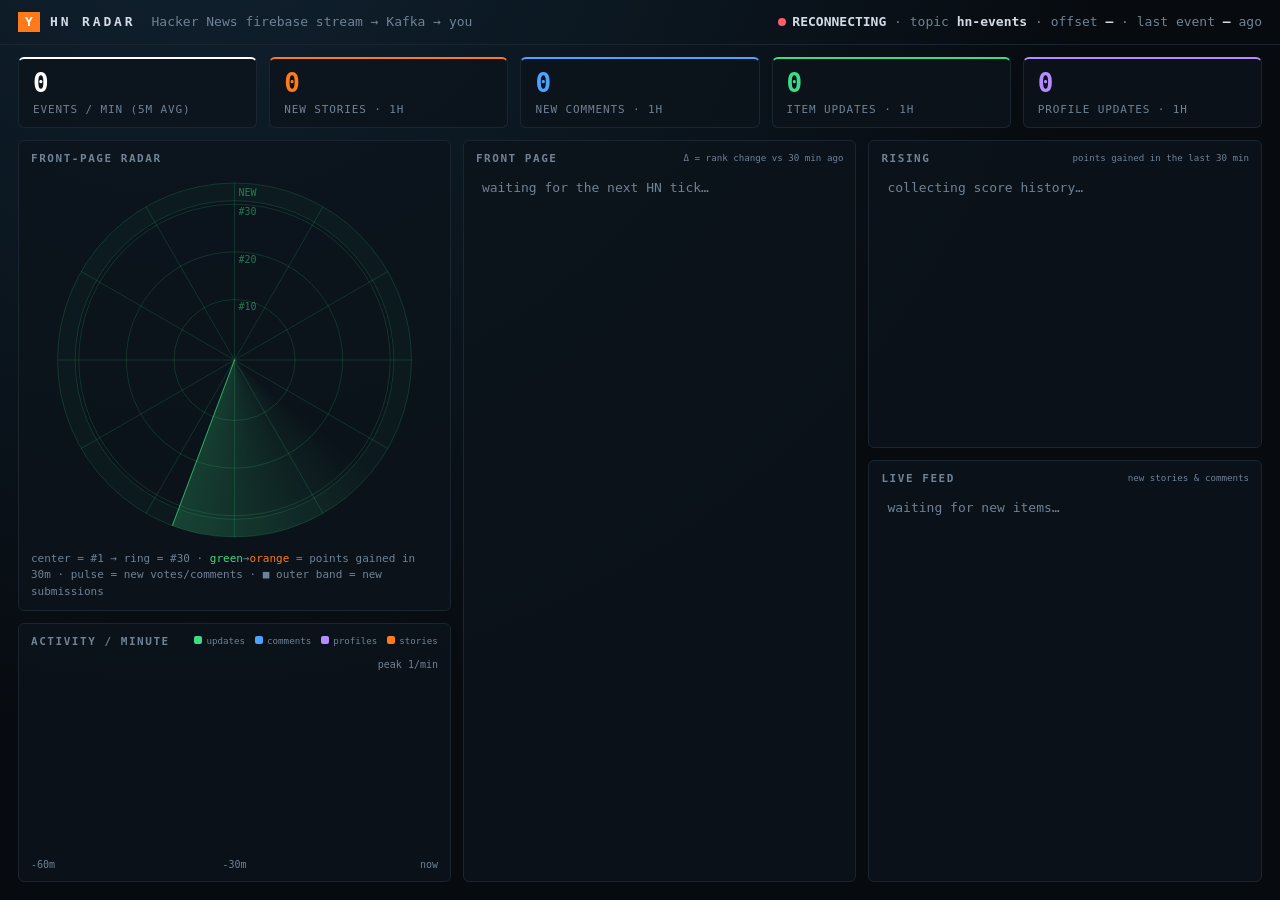
==== index.html @ 84a1cc4f "HN Radar: real-time Hacker News dashboard over Kafka - producer.py: follows the HN Firebase SSE stre" ====
<!doctype html>
<html lang="en">
<head>
<meta charset="utf-8">
<meta name="viewport" content="width=device-width, initial-scale=1">
<title>HN Radar</title>
<style>
  :root {
    --bg: #070b10; --panel: #0c131bcc; --line: #1a2531; --text: #d3dce6; --dim: #6f8296;
    --story: #ff7a1a; --comment: #4da3ff; --update: #3ddc84; --profile: #b48cff; --down: #ff5c6c;
  }
  * { box-sizing: border-box; }
  html, body { height: 100%; margin: 0; }
  body {
    display: flex; flex-direction: column; color: var(--text);
    background: radial-gradient(ellipse at 15% -20%, #102331, var(--bg) 60%) fixed;
    font: 13px/1.5 ui-monospace, SFMono-Regular, Menlo, Consolas, monospace;
  }
  a { color: inherit; text-decoration: none; }
  a:hover { color: #fff; text-decoration: underline; }
  .dim { color: var(--dim); }
  em { font-style: normal; color: var(--story); }

  header { display: flex; align-items: center; gap: 16px; padding: 12px 18px; border-bottom: 1px solid var(--line); }
  .logo { font-weight: 700; letter-spacing: .22em; }
  .logo b { display: inline-block; width: 22px; margin-right: 10px; background: var(--story); color: #fff; text-align: center; letter-spacing: 0; }
  #status { margin-left: auto; color: var(--dim); }
  #status i { display: inline-block; width: 8px; height: 8px; margin-right: 6px; border-radius: 50%; background: var(--down); }
  #status.live i { background: var(--update); box-shadow: 0 0 10px var(--update); animation: pulse 2s infinite; }
  #status b { color: var(--text); font-weight: 600; }
  @keyframes pulse { 50% { opacity: .3; } }

  .kpis { display: grid; grid-template-columns: repeat(5, 1fr); gap: 12px; padding: 12px 18px 0; }
  .kpi { padding: 8px 14px; background: var(--panel); border: 1px solid var(--line); border-top: 2px solid var(--c); border-radius: 6px; }
  .kpi b { display: block; font-size: 26px; line-height: 1.25; color: var(--c); font-variant-numeric: tabular-nums; }
  .kpi span { color: var(--dim); font-size: 11px; letter-spacing: .08em; text-transform: uppercase; }

  main { flex: 1; min-height: 0; display: grid; grid-template-columns: 1.1fr 1fr 1fr; gap: 12px; padding: 12px 18px 18px; }
  .col { display: flex; flex-direction: column; gap: 12px; min-height: 0; }
  .panel { flex: 1; min-height: 0; display: flex; flex-direction: column; padding: 10px 12px; background: var(--panel); border: 1px solid var(--line); border-radius: 6px; }
  h2 { display: flex; gap: 10px; margin: 0 0 8px; color: var(--dim); font-size: 11px; font-weight: 600; letter-spacing: .14em; text-transform: uppercase; }
  h2 small { margin-left: auto; font-weight: 400; letter-spacing: 0; text-transform: none; }
  .canvas { position: relative; flex: 1; min-height: 0; }
  canvas { position: absolute; inset: 0; width: 100%; height: 100%; }
  .caption { margin: 6px 0 0; font-size: 11px; }
  .legend i { font-style: normal; }
  .legend i::before { content: ""; display: inline-block; width: 8px; height: 8px; margin: 0 4px 0 10px; border-radius: 2px; background: var(--c); }
  #tip { position: absolute; z-index: 1; max-width: 300px; padding: 6px 9px; pointer-events: none; background: #081018f2; border: 1px solid #2a3a4a; border-radius: 4px; }

  ol, ul { flex: 1; min-height: 0; margin: 0; padding: 0; overflow-y: auto; list-style: none; }
  li { display: grid; align-items: baseline; gap: 10px; padding: 3px 6px; border-radius: 4px; white-space: nowrap; }
  li:hover { background: #ffffff0a; }
  li > a { overflow: hidden; text-overflow: ellipsis; }
  li i { font-style: normal; font-size: 11px; }
  .num { text-align: right; font-variant-numeric: tabular-nums; }
  .head { font-size: 10px; letter-spacing: .1em; text-transform: uppercase; }
  .head:hover { background: none; }

  #front li { grid-template-columns: 2ch 5ch minmax(0, 1fr) 10ch 5ch; }
  #front li > :first-child { text-align: right; }
  .up { color: var(--update); } .down { color: var(--down); } .new { color: var(--story); }
  .flash .pts { animation: flash 2.5s ease-out; }
  @keyframes flash { from { color: #fff; background: #ff7a1a88; } }

  #rising li { grid-template-columns: 5ch minmax(0, 1fr) auto; background: linear-gradient(90deg, #ff7a1a24 var(--w), transparent var(--w)); margin-bottom: 2px; }
  #rising b { color: var(--story); text-align: right; }

  #feed li { grid-template-columns: 8ch 8ch minmax(0, 1fr); }
  #feed .tag { padding: 0 4px; font-size: 10px; line-height: 16px; text-align: center; text-transform: uppercase; border: 1px solid; border-radius: 3px; color: var(--comment); }
  #feed .story .tag { color: var(--story); }
  #feed .story b { color: #fff; }
  .fresh { animation: fresh 3s ease-out; }
  @keyframes fresh { from { background: #4da3ff40; } }

  @media (max-width: 1100px) {
    html, body { height: auto; }
    .kpis { grid-template-columns: repeat(auto-fit, minmax(160px, 1fr)); }
    main { grid-template-columns: 1fr; }
    main > * { height: 760px; flex: none; }
  }
</style>
</head>
<body>
<header>
  <div class="logo"><b>Y</b>HN RADAR</div>
  <span class="dim">Hacker News firebase stream → Kafka → you</span>
  <div id="status"><i></i><b id="state">CONNECTING</b> · <span id="meta"></span></div>
</header>

<section class="kpis">
  <div class="kpi" style="--c: #fff"><b id="k-rate">–</b><span>events / min (5m avg)</span></div>
  <div class="kpi" style="--c: var(--story)"><b id="k-story">–</b><span>new stories · 1h</span></div>
  <div class="kpi" style="--c: var(--comment)"><b id="k-comment">–</b><span>new comments · 1h</span></div>
  <div class="kpi" style="--c: var(--update)"><b id="k-update">–</b><span>item updates · 1h</span></div>
  <div class="kpi" style="--c: var(--profile)"><b id="k-profile">–</b><span>profile updates · 1h</span></div>
</section>

<main>
  <div class="col">
    <section class="panel" style="flex: 1.9">
      <h2>Front-page radar</h2>
      <div class="canvas"><canvas id="radar" aria-label="Radar of the 30 front-page stories"></canvas><div id="tip" hidden></div></div>
      <p class="caption dim">center = #1 → ring = #30 · <span style="color:#3ddc84">green</span>→<em>orange</em> = points gained in 30m · pulse = new votes/comments · ■ outer band = new submissions</p>
    </section>
    <section class="panel">
      <h2>Activity / minute
        <small class="legend"><i style="--c: var(--update)">updates</i><i style="--c: var(--comment)">comments</i><i style="--c: var(--profile)">profiles</i><i style="--c: var(--story)">stories</i></small>
      </h2>
      <div class="canvas"><canvas id="chart" aria-label="Events per minute, last hour"></canvas></div>
    </section>
  </div>
  <section class="panel">
    <h2>Front page <small class="dim">Δ = rank change vs 30 min ago</small></h2>
    <ol id="front"></ol>
  </section>
  <div class="col">
    <section class="panel">
      <h2>Rising <small class="dim">points gained in the last 30 min</small></h2>
      <ol id="rising"></ol>
    </section>
    <section class="panel" style="flex: 1.4">
      <h2>Live feed <small class="dim">new stories &amp; comments</small></h2>
      <ul id="feed"></ul>
    </section>
  </div>
</main>

<script type="module">
const $ = s => document.querySelector(s);
const TAU = Math.PI * 2, HOUR = 3600e3, RISE = 30 * 60e3, CONTACT = 10 * 60e3;
const COLOR = {update: '#3ddc84', comment: '#4da3ff', profile: '#b48cff', story: '#ff7a1a'};
const esc = s => String(s ?? '').replace(/[&<>"']/g, c => `&#${c.charCodeAt(0)};`);
const itemUrl = id => `https://news.ycombinator.com/item?id=${id}`;
const domain = u => { try { return new URL(u).hostname.replace(/^www\./, ''); } catch { return ''; } };
const clock = t => new Date(t).toLocaleTimeString([], {hour12: false});
const ago = ms => ms < 60e3 ? `${Math.max(0, Math.round(ms / 1e3))}s` : ms < HOUR ? `${Math.round(ms / 60e3)}m` : `${Math.round(ms / HOUR)}h`;
const plain = h => new DOMParser().parseFromString((h || '').replace(/<p>/g, ' '), 'text/html').body.textContent;
const bearing = id => (Math.imul(id, 2654435761) >>> 0) / 2 ** 32 * TAU;  // stable pseudo-random angle per story
const jitter = id => (Math.imul(id, 40503) >>> 0) % 997 / 997;
const ringR = i => 0.1 + 0.78 * i / 29;  // front-page rank (0..29) -> radius as a fraction of R

// ---- state, rebuilt from the Kafka topic (the server replays the last hour on connect) ----
let events = [];                                     // [ts, 'story' | 'comment' | 'update' | 'profile']
const stories = new Map();                           // id -> {item, hist: [[ts, score, comments]], changed}
let front = [], frontIds = new Set(), frontHist = []; // current top 30 + earlier snapshots for rank movement
let feed = [], contacts = [], pings = [], heat = new Map();
let offset = '–', lastTs = 0;

function track(it, t) {
  let s = stories.get(it.id);
  if (!s) stories.set(it.id, s = {hist: []});
  const prev = s.item;
  s.item = it;
  s.hist.push([t, it.score || 0, it.descendants || 0]);
  if (prev && (prev.score !== it.score || prev.descendants !== it.descendants)) {
    s.changed = t;
    if (Date.now() - t < 60e3 && frontIds.has(it.id))  // live change on the front page -> radar pulse
      pings.push({id: it.id, t0: performance.now() + Math.random() * 2500});
  }
}

function ingest(ev) {
  const {ts: t, kind, item: it} = ev;
  lastTs = Math.max(lastTs, t);
  if (kind === 'top') {
    front = ev.items;
    frontIds = new Set(front.map(s => s.id));
    front.forEach(s => track(s, t));
    frontHist.push({t, ranks: new Map(front.map((s, i) => [s.id, i]))});
    return;
  }
  events.push([t, kind === 'new' ? (it.type === 'comment' ? 'comment' : 'story') : kind]);
  if (!it || it.dead || it.deleted) return;
  if (it.type === 'story') track(it, t);
  if (kind === 'new') {
    feed.unshift({t, it});
    if (feed.length > 200) feed.pop();
    if (it.type === 'story') contacts.push({t, it});
  }
}

const es = new EventSource('events');  // the SSE id is the Kafka offset, so reconnects resume exactly
const live = ok => { $('#status').className = ok ? 'live' : ''; $('#state').textContent = ok ? 'LIVE' : 'RECONNECTING'; };
es.onopen = () => live(true);
es.onerror = () => live(false);
es.onmessage = e => { offset = e.lastEventId; ingest(JSON.parse(e.data)); };

// ---- panels, re-rendered once a second (DOM only touched when the markup changed) ----
const shown = {};
const html = (sel, s) => { if (shown[sel] !== s) $(sel).innerHTML = shown[sel] = s; };
const link = (id, body, title) => `<a href="${itemUrl(id)}" target="_blank" rel="noopener" title="${esc(title)}">${body}</a>`;

function render() {
  const now = Date.now();
  events = events.filter(e => e[0] > now - HOUR);
  contacts = contacts.filter(c => c.t > now - CONTACT);
  while (frontHist.length > 1 && frontHist[1].t <= now - RISE) frontHist.shift();
  for (const [id, s] of stories) {
    s.hist = s.hist.filter(h => h[0] > now - HOUR);
    if (!s.hist.length) stories.delete(id);
  }

  const n = {story: 0, comment: 0, update: 0, profile: 0};
  let last5 = 0;
  for (const [t, type] of events) { n[type]++; if (t > now - 5 * 60e3) last5++; }
  for (const k in n) $('#k-' + k).textContent = n[k].toLocaleString();
  $('#k-rate').textContent = Math.round(last5 / 5).toLocaleString();
  $('#meta').innerHTML = `topic <b>hn-events</b> · offset <b>${offset}</b> · last event <b>${lastTs ? ago(now - lastTs) : '–'}</b> ago`;

  // heat = points gained since ~30 min ago (or since first seen, for younger stories)
  const rising = [];
  heat = new Map();
  for (const s of stories.values()) {
    const h = s.hist, last = h[h.length - 1];
    let base = h[0];
    for (const x of h) { if (x[0] > now - RISE) break; base = x; }
    const pts = last[1] - base[1];
    heat.set(s.item.id, pts);
    if (pts > 0) rising.push({s: s.item, pts, cmts: last[2] - base[2]});
  }
  rising.sort((a, b) => b.pts - a.pts);

  const was = frontHist[0]?.ranks;
  html('#front', front.length ? '<li class="head dim"><span>#</span><span>Δ</span><span>story</span><span class="num">points</span><span class="num">cmts</span></li>' + front.map((f, i) => {
    const s = stories.get(f.id)?.item || f, r = was?.get(s.id), g = heat.get(s.id) || 0;
    const mv = r === undefined ? '<i class="new">new</i>' : r > i ? `<i class="up">▲${r - i}</i>` : r < i ? `<i class="down">▼${i - r}</i>` : '<i class="dim">·</i>';
    return `<li${stories.get(s.id)?.changed > now - 3000 ? ' class="flash"' : ''}><span class="dim">${i + 1}</span>${mv}`
      + link(s.id, `${esc(s.title)} <small class="dim">${esc(domain(s.url))}</small>`, s.title)
      + `<span class="num pts">${s.score}${g > 0 ? ` <em>+${g}</em>` : ''}</span><span class="num dim">${s.descendants ?? 0}</span></li>`;
  }).join('') : '<li class="dim">waiting for the next HN tick…</li>');

  const rs = rising.slice(0, 15), max = rs[0]?.pts || 1;
  html('#rising', rs.map(r => `<li style="--w: ${(r.pts / max * 100).toFixed(1)}%"><b>+${r.pts}</b>${link(r.s.id, esc(r.s.title), r.s.title)}`
    + `<span class="dim">${r.s.score} pts · +${r.cmts} cmts</span></li>`).join('') || '<li class="dim">collecting score history…</li>');

  html('#feed', feed.map(e => {
    const it = e.it, c = it.type === 'comment';
    const body = c ? `<b>${esc(it.by)}</b> ${esc(e.snip ??= plain(it.text).slice(0, 240))}` : `<b>${esc(it.title)}</b> <small class="dim">${esc(domain(it.url))}</small>`;
    return `<li class="${c ? 'comment' : 'story'}${now - e.t < 4000 ? ' fresh' : ''}"><time class="dim">${clock(e.t)}</time><i class="tag">${esc(it.type)}</i>${link(it.id, body, c ? e.snip : it.title)}</li>`;
  }).join('') || '<li class="dim">waiting for new items…</li>');

  drawChart(now);
}
setInterval(render, 1000);

function fit(canvas) {  // match the backing store to the CSS size (crisp on retina)
  const dpr = devicePixelRatio || 1, W = canvas.clientWidth, H = canvas.clientHeight;
  if (canvas.width !== Math.round(W * dpr) || canvas.height !== Math.round(H * dpr)) {
    canvas.width = Math.round(W * dpr);
    canvas.height = Math.round(H * dpr);
  }
  const ctx = canvas.getContext('2d');
  ctx.setTransform(dpr, 0, 0, dpr, 0, 0);
  ctx.clearRect(0, 0, W, H);
  Object.assign(ctx, {font: '10px ui-monospace, Menlo, monospace', textAlign: 'left', textBaseline: 'alphabetic', lineWidth: 1});
  return {ctx, W, H};
}

function drawChart(now) {  // stacked events per minute over the last hour
  const {ctx, W, H} = fit($('#chart'));
  const N = 60, B = 60e3, end = Math.ceil(now / B) * B, bottom = H - 16, kinds = Object.keys(COLOR);
  const bins = Array.from({length: N}, () => ({update: 0, comment: 0, profile: 0, story: 0}));
  for (const [t, type] of events) {
    const i = N - 1 - Math.floor((end - t - 1) / B);
    if (i >= 0 && i < N) bins[i][type]++;
  }
  const max = Math.max(1, ...bins.map(b => kinds.reduce((sum, k) => sum + b[k], 0)));
  bins.forEach((b, i) => {
    let y = bottom;
    for (const k of kinds) {
      const h = b[k] / max * (bottom - 14);
      ctx.fillStyle = COLOR[k];
      ctx.fillRect(i * W / N + 1, y - h, Math.max(1, W / N - 2), h);
      y -= h;
    }
  });
  ctx.fillStyle = '#6f8296';
  ctx.fillText('-60m', 0, H - 3);
  ctx.textAlign = 'center';
  ctx.fillText('-30m', W / 2, H - 3);
  ctx.textAlign = 'right';
  ctx.fillText('now', W, H - 3);
  ctx.fillText(`peak ${max}/min`, W, 9);
}

// ---- radar: 60fps canvas animation ----
const radar = $('#radar'), tip = $('#tip'), blips = new Map();
let hits = [], hover = null;

function drawRadar(t) {
  const {ctx, W, H} = fit(radar), now = Date.now();
  const cx = W / 2, cy = H / 2, R = Math.min(W, H) / 2 - 8, sweep = t / 6000 % 1 * TAU;
  const at = (a, r) => [cx + Math.cos(a) * r * R, cy + Math.sin(a) * r * R];
  const green = a => `rgba(61,220,132,${a})`;

  ctx.fillStyle = green(.035);  // outer band: new submissions
  ctx.beginPath(); ctx.arc(cx, cy, R, 0, TAU); ctx.arc(cx, cy, 0.9 * R, 0, TAU, true); ctx.fill();
  ctx.strokeStyle = green(.16);
  ctx.beginPath();
  for (const r of [ringR(9), ringR(19), ringR(29), 0.9, 1]) { ctx.moveTo(cx + r * R, cy); ctx.arc(cx, cy, r * R, 0, TAU); }
  for (let a = 0; a < TAU - 1e-9; a += TAU / 12) { ctx.moveTo(cx, cy); ctx.lineTo(...at(a, 1)); }
  ctx.stroke();
  ctx.fillStyle = green(.5);
  [['#10', ringR(9)], ['#20', ringR(19)], ['#30', ringR(29)], ['NEW', .95]].forEach(([s, r]) => ctx.fillText(s, cx + 4, cy - r * R + (r > .9 ? 4 : 11)));

  const g = ctx.createConicGradient(sweep, cx, cy);  // beam with a fading trail behind it
  g.addColorStop(0, green(0));
  g.addColorStop(0.8, green(0));
  g.addColorStop(1, green(.22));
  ctx.fillStyle = g;
  ctx.beginPath(); ctx.arc(cx, cy, R, 0, TAU); ctx.fill();
  ctx.strokeStyle = green(.75);
  ctx.beginPath(); ctx.moveTo(cx, cy); ctx.lineTo(...at(sweep, 1)); ctx.stroke();

  const glow = a => 0.3 + 0.7 * (1 - ((sweep - a) % TAU + TAU) % TAU / TAU);  // phosphor fades after the beam passes
  hits = [];
  ctx.textBaseline = 'middle';
  for (const c of contacts) {
    const a = bearing(c.it.id), [x, y] = at(a, 0.92 + 0.06 * jitter(c.it.id));
    ctx.fillStyle = `rgba(255,122,26,${glow(a) * (1 - (now - c.t) / CONTACT)})`;
    ctx.fillRect(x - 2.5, y - 2.5, 5, 5);
    hits.push({x, y, size: 3, s: c.it});
  }
  for (const id of blips.keys()) if (!frontIds.has(id)) blips.delete(id);
  front.forEach((f, i) => {
    const s = stories.get(f.id)?.item || f;
    let b = blips.get(s.id);
    if (!b) blips.set(s.id, b = {r: 1});  // newcomers glide in from the edge
    b.r += (ringR(i) - b.r) * 0.05;
    const a = bearing(s.id), [x, y] = at(a, b.r), k = glow(a), size = 2.5 + Math.sqrt(s.score || 1) / 4;
    ctx.shadowColor = ctx.fillStyle = `hsla(${140 - 116 * Math.min(1, (heat.get(s.id) || 0) / 50)},100%,58%,${k})`;
    ctx.shadowBlur = 14 * k;
    ctx.beginPath(); ctx.arc(x, y, size, 0, TAU); ctx.fill();
    ctx.shadowBlur = 0;
    if (i < 10) { ctx.fillStyle = `rgba(211,220,230,${k})`; ctx.fillText(i + 1, x + size + 4, y); }
    hits.push({x, y, size, s, rank: i + 1});
  });
  pings = pings.filter(p => t - p.t0 < 1800);
  for (const p of pings) {
    const age = (t - p.t0) / 1800, h = hits.find(h => h.s.id === p.id);
    if (age < 0 || !h) continue;
    ctx.strokeStyle = `rgba(255,200,140,${1 - age})`;
    ctx.lineWidth = 1.5;
    ctx.beginPath(); ctx.arc(h.x, h.y, h.size + age * 26, 0, TAU); ctx.stroke();
    ctx.lineWidth = 1;
  }
  requestAnimationFrame(drawRadar);
}
requestAnimationFrame(drawRadar);

radar.onmousemove = e => {
  const box = radar.getBoundingClientRect(), mx = e.clientX - box.left, my = e.clientY - box.top;
  hover = null;
  for (const h of hits) if (Math.hypot(h.x - mx, h.y - my) < h.size + 6) hover = h;
  radar.style.cursor = hover ? 'pointer' : '';
  tip.hidden = !hover;
  if (!hover) return;
  const s = hover.s, g = heat.get(s.id) || 0;
  tip.innerHTML = `<b>${hover.rank ? '#' + hover.rank : 'new submission'}</b> · ${s.score ?? 1} pts · ${s.descendants ?? 0} cmts`
    + `${g > 0 ? ` · <em>+${g} in 30m</em>` : ''}<br>${esc(s.title)} <span class="dim">${esc(domain(s.url))}</span>`;
  tip.style.left = Math.max(0, Math.min(mx + 14, box.width - tip.offsetWidth)) + 'px';
  tip.style.top = Math.min(my + 14, box.height - tip.offsetHeight) + 'px';
};
radar.onmouseleave = () => { tip.hidden = true; hover = null; };
radar.onclick = () => hover && window.open(itemUrl(hover.s.id), '_blank', 'noopener');
</script>
</body>
</html>
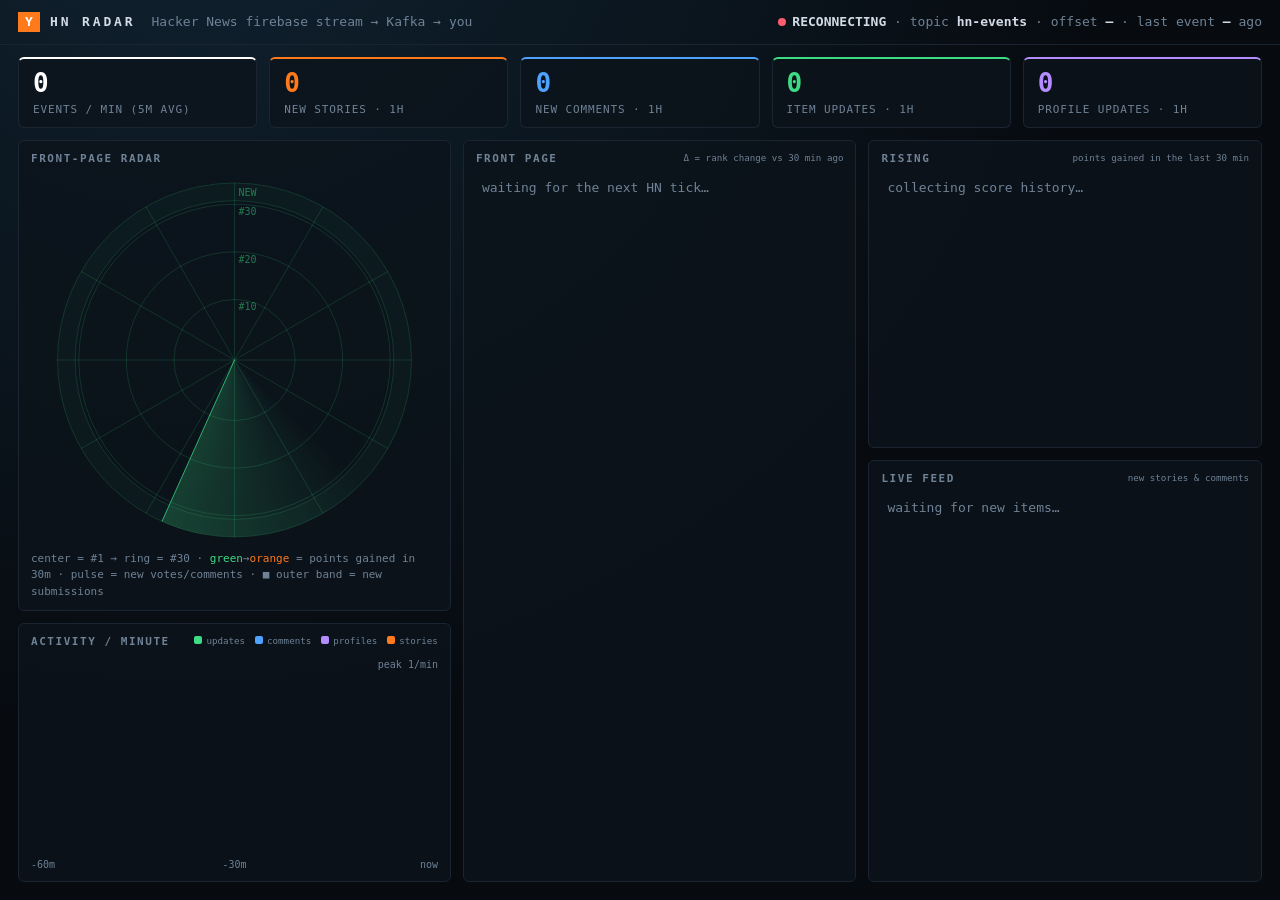
==== commit 626f05df: "Add Avro schema and Confluent Schema Registry - hn_event.avsc: HnEvent record (kind enum, ts timesta" ====
--- a/index.html
+++ b/index.html
@@ -160,7 +160,7 @@
 }
 
 function ingest(ev) {
-  const {ts: t, kind, item: it} = ev;
+  const {ts: t, item: it} = ev, kind = ev.kind.toLowerCase();  // Avro enum: NEW | UPDATE | PROFILE | TOP
   lastTs = Math.max(lastTs, t);
   if (kind === 'top') {
     front = ev.items;
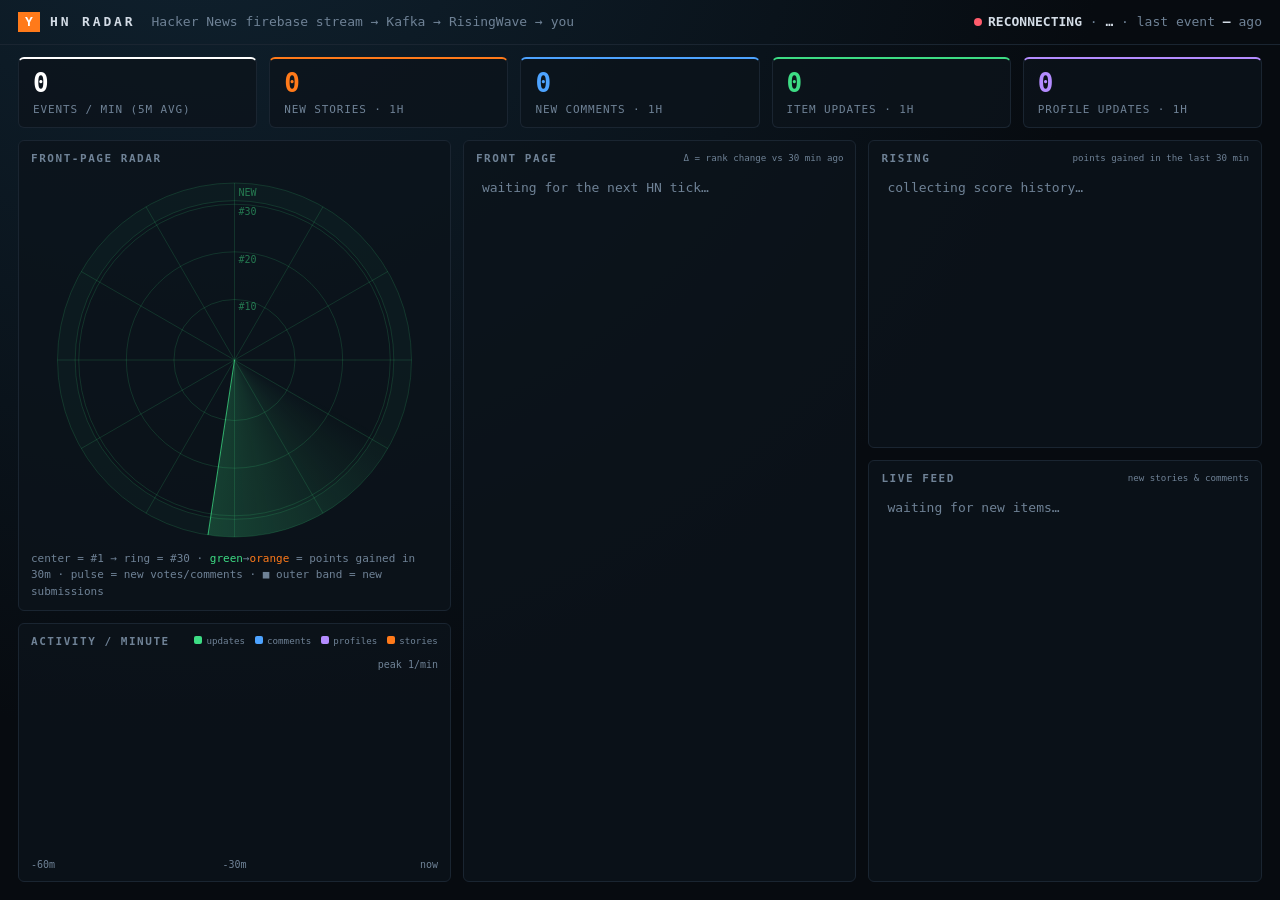
==== commit 7b8f4c5e: "Read the dashboard from RisingWave; drop the local Kafka mode - dashboard: stream events from a Risi" ====
--- a/index.html
+++ b/index.html
@@ -83,7 +83,7 @@
 <body>
 <header>
   <div class="logo"><b>Y</b>HN RADAR</div>
-  <span class="dim">Hacker News firebase stream → Kafka → you</span>
+  <span class="dim">Hacker News firebase stream → Kafka → RisingWave → you</span>
   <div id="status"><i></i><b id="state">CONNECTING</b> · <span id="meta"></span></div>
 </header>
 
@@ -139,12 +139,12 @@
 const jitter = id => (Math.imul(id, 40503) >>> 0) % 997 / 997;
 const ringR = i => 0.1 + 0.78 * i / 29;  // front-page rank (0..29) -> radius as a fraction of R
 
-// ---- state, rebuilt from the Kafka topic (the server replays the last hour on connect) ----
+// ---- state, rebuilt from the event stream (the server replays the last hour on connect) ----
 let events = [];                                     // [ts, 'story' | 'comment' | 'update' | 'profile']
 const stories = new Map();                           // id -> {item, hist: [[ts, score, comments]], changed}
 let front = [], frontIds = new Set(), frontHist = []; // current top 30 + earlier snapshots for rank movement
 let feed = [], contacts = [], pings = [], heat = new Map();
-let offset = '–', lastTs = 0;
+let source = '…', lastTs = 0;
 
 function track(it, t) {
   let s = stories.get(it.id);
@@ -179,11 +179,12 @@
   }
 }
 
-const es = new EventSource('events');  // the SSE id is the Kafka offset, so reconnects resume exactly
+const es = new EventSource('events');  // the server resumes from the last event id on reconnect
 const live = ok => { $('#status').className = ok ? 'live' : ''; $('#state').textContent = ok ? 'LIVE' : 'RECONNECTING'; };
 es.onopen = () => live(true);
 es.onerror = () => live(false);
-es.onmessage = e => { offset = e.lastEventId; ingest(JSON.parse(e.data)); };
+es.onmessage = e => ingest(JSON.parse(e.data));
+es.addEventListener('source', e => source = e.data);  // shown in the header
 
 // ---- panels, re-rendered once a second (DOM only touched when the markup changed) ----
 const shown = {};
@@ -205,7 +206,7 @@
   for (const [t, type] of events) { n[type]++; if (t > now - 5 * 60e3) last5++; }
   for (const k in n) $('#k-' + k).textContent = n[k].toLocaleString();
   $('#k-rate').textContent = Math.round(last5 / 5).toLocaleString();
-  $('#meta').innerHTML = `topic <b>hn-events</b> · offset <b>${offset}</b> · last event <b>${lastTs ? ago(now - lastTs) : '–'}</b> ago`;
+  $('#meta').innerHTML = `<b>${esc(source)}</b> · last event <b>${lastTs ? ago(now - lastTs) : '–'}</b> ago`;
 
   // heat = points gained since ~30 min ago (or since first seen, for younger stories)
   const rising = [];
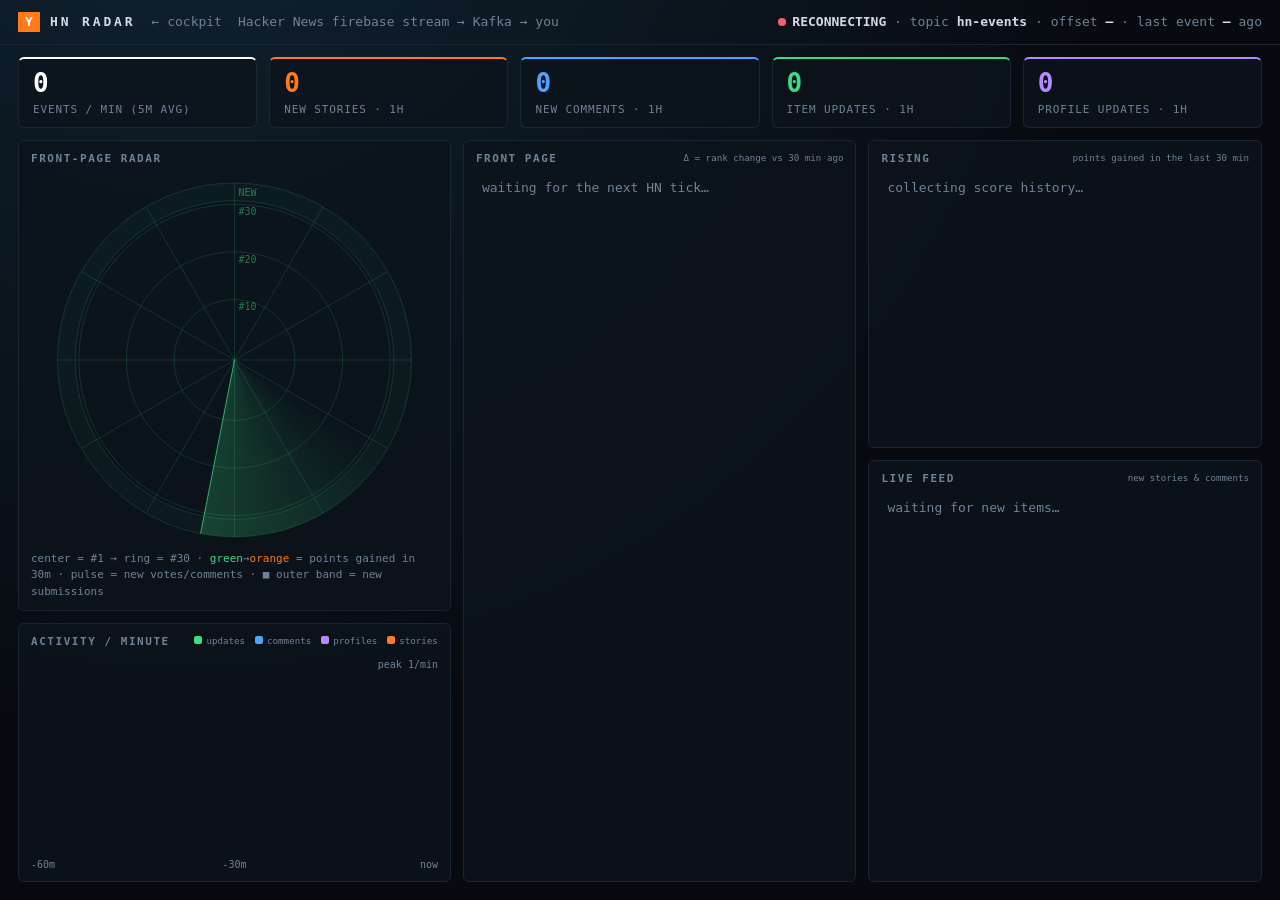
==== commit 62f74553: "feat: trading cockpit with research card, chart, timeline and P&L Co-Authored-By: Claude Opus 5.5 (1" ====
--- a/index.html
+++ b/index.html
@@ -83,7 +83,8 @@
 <body>
 <header>
   <div class="logo"><b>Y</b>HN RADAR</div>
-  <span class="dim">Hacker News firebase stream → Kafka → RisingWave → you</span>
+  <a href="./" class="dim">← cockpit</a>
+  <span class="dim">Hacker News firebase stream → Kafka → you</span>
   <div id="status"><i></i><b id="state">CONNECTING</b> · <span id="meta"></span></div>
 </header>
 
@@ -139,12 +140,12 @@
 const jitter = id => (Math.imul(id, 40503) >>> 0) % 997 / 997;
 const ringR = i => 0.1 + 0.78 * i / 29;  // front-page rank (0..29) -> radius as a fraction of R
 
-// ---- state, rebuilt from the event stream (the server replays the last hour on connect) ----
+// ---- state, rebuilt from the Kafka topic (the server replays the last hour on connect) ----
 let events = [];                                     // [ts, 'story' | 'comment' | 'update' | 'profile']
 const stories = new Map();                           // id -> {item, hist: [[ts, score, comments]], changed}
 let front = [], frontIds = new Set(), frontHist = []; // current top 30 + earlier snapshots for rank movement
 let feed = [], contacts = [], pings = [], heat = new Map();
-let source = '…', lastTs = 0;
+let offset = '–', lastTs = 0;
 
 function track(it, t) {
   let s = stories.get(it.id);
@@ -160,7 +161,7 @@
 }
 
 function ingest(ev) {
-  const {ts: t, item: it} = ev, kind = ev.kind.toLowerCase();  // Avro enum: NEW | UPDATE | PROFILE | TOP
+  const {ts: t, kind, item: it} = ev;
   lastTs = Math.max(lastTs, t);
   if (kind === 'top') {
     front = ev.items;
@@ -179,12 +180,11 @@
   }
 }
 
-const es = new EventSource('events');  // the server resumes from the last event id on reconnect
+const es = new EventSource('events');  // the SSE id is the Kafka offset, so reconnects resume exactly
 const live = ok => { $('#status').className = ok ? 'live' : ''; $('#state').textContent = ok ? 'LIVE' : 'RECONNECTING'; };
 es.onopen = () => live(true);
 es.onerror = () => live(false);
-es.onmessage = e => ingest(JSON.parse(e.data));
-es.addEventListener('source', e => source = e.data);  // shown in the header
+es.onmessage = e => { offset = e.lastEventId; ingest(JSON.parse(e.data)); };
 
 // ---- panels, re-rendered once a second (DOM only touched when the markup changed) ----
 const shown = {};
@@ -206,7 +206,7 @@
   for (const [t, type] of events) { n[type]++; if (t > now - 5 * 60e3) last5++; }
   for (const k in n) $('#k-' + k).textContent = n[k].toLocaleString();
   $('#k-rate').textContent = Math.round(last5 / 5).toLocaleString();
-  $('#meta').innerHTML = `<b>${esc(source)}</b> · last event <b>${lastTs ? ago(now - lastTs) : '–'}</b> ago`;
+  $('#meta').innerHTML = `topic <b>hn-events</b> · offset <b>${offset}</b> · last event <b>${lastTs ? ago(now - lastTs) : '–'}</b> ago`;
 
   // heat = points gained since ~30 min ago (or since first seen, for younger stories)
   const rising = [];
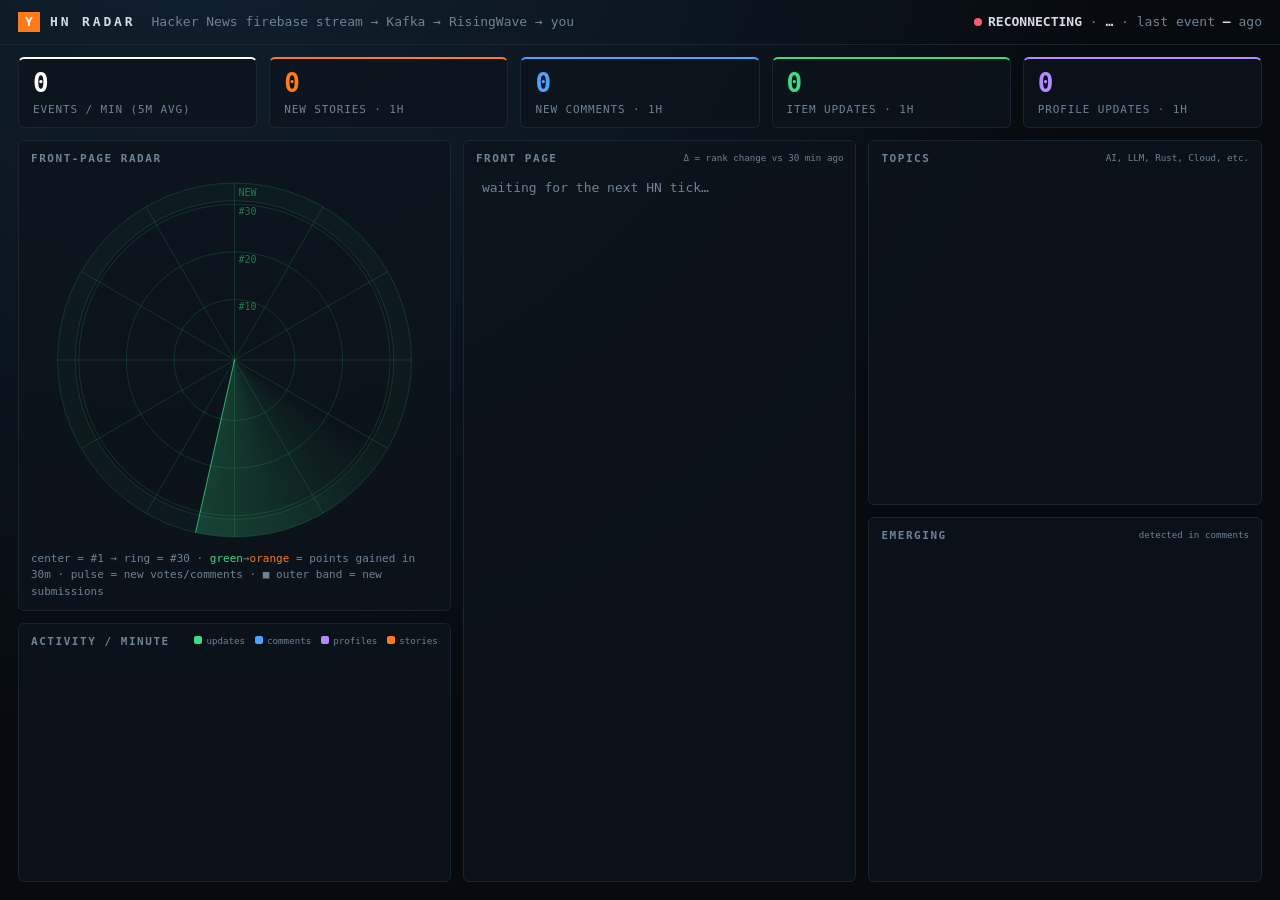
==== commit 81f4556f: "Add topics and emerging subjects display to dashboard - Replace 'Rising' and 'Live feed' panels with" ====
--- a/index.html
+++ b/index.html
@@ -83,8 +83,7 @@
 <body>
 <header>
   <div class="logo"><b>Y</b>HN RADAR</div>
-  <a href="./" class="dim">← cockpit</a>
-  <span class="dim">Hacker News firebase stream → Kafka → you</span>
+  <span class="dim">Hacker News firebase stream → Kafka → RisingWave → you</span>
   <div id="status"><i></i><b id="state">CONNECTING</b> · <span id="meta"></span></div>
 </header>
 
@@ -116,12 +115,12 @@
   </section>
   <div class="col">
     <section class="panel">
-      <h2>Rising <small class="dim">points gained in the last 30 min</small></h2>
-      <ol id="rising"></ol>
+      <h2>Topics <small class="dim">AI, LLM, Rust, Cloud, etc.</small></h2>
+      <ul id="subjects"></ul>
     </section>
-    <section class="panel" style="flex: 1.4">
-      <h2>Live feed <small class="dim">new stories &amp; comments</small></h2>
-      <ul id="feed"></ul>
+    <section class="panel">
+      <h2>Emerging <small class="dim">detected in comments</small></h2>
+      <ul id="emerging"></ul>
     </section>
   </div>
 </main>
@@ -140,12 +139,14 @@
 const jitter = id => (Math.imul(id, 40503) >>> 0) % 997 / 997;
 const ringR = i => 0.1 + 0.78 * i / 29;  // front-page rank (0..29) -> radius as a fraction of R
 
-// ---- state, rebuilt from the Kafka topic (the server replays the last hour on connect) ----
+// ---- state, rebuilt from the event stream (the server replays the last hour on connect) ----
 let events = [];                                     // [ts, 'story' | 'comment' | 'update' | 'profile']
 const stories = new Map();                           // id -> {item, hist: [[ts, score, comments]], changed}
 let front = [], frontIds = new Set(), frontHist = []; // current top 30 + earlier snapshots for rank movement
 let feed = [], contacts = [], pings = [], heat = new Map();
-let offset = '–', lastTs = 0;
+let source = '…', lastTs = 0;
+const subjects = new Map();                          // id -> ['AI', 'LLM', 'Rust', ...]
+const emergingTopics = new Map();                    // id -> ['model compression', 'quantization', ...]
 
 function track(it, t) {
   let s = stories.get(it.id);
@@ -161,8 +162,19 @@
 }
 
 function ingest(ev) {
-  const {ts: t, kind, item: it} = ev;
+  const {ts: t, item: it} = ev, kind = ev.kind.toLowerCase();  // Avro enum: NEW | UPDATE | PROFILE | TOP
   lastTs = Math.max(lastTs, t);
+
+  // Track subjects from agent output (if available in stream)
+  if (ev.subjects && Array.isArray(ev.subjects)) {
+    subjects.set(ev.story_id, ev.subjects);
+  }
+
+  // Track emerging topics from agent output (if available in stream)
+  if (ev.emerging_topics && Array.isArray(ev.emerging_topics)) {
+    emergingTopics.set(ev.story_id, ev.emerging_topics);
+  }
+
   if (kind === 'top') {
     front = ev.items;
     frontIds = new Set(front.map(s => s.id));
@@ -180,11 +192,12 @@
   }
 }
 
-const es = new EventSource('events');  // the SSE id is the Kafka offset, so reconnects resume exactly
+const es = new EventSource('events');  // the server resumes from the last event id on reconnect
 const live = ok => { $('#status').className = ok ? 'live' : ''; $('#state').textContent = ok ? 'LIVE' : 'RECONNECTING'; };
 es.onopen = () => live(true);
 es.onerror = () => live(false);
-es.onmessage = e => { offset = e.lastEventId; ingest(JSON.parse(e.data)); };
+es.onmessage = e => ingest(JSON.parse(e.data));
+es.addEventListener('source', e => source = e.data);  // shown in the header
 
 // ---- panels, re-rendered once a second (DOM only touched when the markup changed) ----
 const shown = {};
@@ -206,7 +219,7 @@
   for (const [t, type] of events) { n[type]++; if (t > now - 5 * 60e3) last5++; }
   for (const k in n) $('#k-' + k).textContent = n[k].toLocaleString();
   $('#k-rate').textContent = Math.round(last5 / 5).toLocaleString();
-  $('#meta').innerHTML = `topic <b>hn-events</b> · offset <b>${offset}</b> · last event <b>${lastTs ? ago(now - lastTs) : '–'}</b> ago`;
+  $('#meta').innerHTML = `<b>${esc(source)}</b> · last event <b>${lastTs ? ago(now - lastTs) : '–'}</b> ago`;
 
   // heat = points gained since ~30 min ago (or since first seen, for younger stories)
   const rising = [];
@@ -239,6 +252,38 @@
     const body = c ? `<b>${esc(it.by)}</b> ${esc(e.snip ??= plain(it.text).slice(0, 240))}` : `<b>${esc(it.title)}</b> <small class="dim">${esc(domain(it.url))}</small>`;
     return `<li class="${c ? 'comment' : 'story'}${now - e.t < 4000 ? ' fresh' : ''}"><time class="dim">${clock(e.t)}</time><i class="tag">${esc(it.type)}</i>${link(it.id, body, c ? e.snip : it.title)}</li>`;
   }).join('') || '<li class="dim">waiting for new items…</li>');
+
+  // Render top technical subjects (from agent extraction)
+  const subjectCounts = new Map();
+  for (const [storyId, subs] of subjects) {
+    if (stories.has(storyId)) {
+      for (const sub of subs) {
+        subjectCounts.set(sub, (subjectCounts.get(sub) || 0) + 1);
+      }
+    }
+  }
+  const topSubjects = Array.from(subjectCounts.entries())
+    .sort((a, b) => b[1] - a[1])
+    .slice(0, 12);
+  html('#subjects', topSubjects.length ? topSubjects.map(([s, cnt]) =>
+    `<li><span style="color: #666; font-size: 11px">${cnt}</span> <span style="font-weight: 600; color: #fff">${esc(s)}</span></li>`
+  ).join('') : '<li class="dim">analyzing story titles…</li>');
+
+  // Render top emerging topics (from agent analysis)
+  const topicCounts = new Map();
+  for (const [storyId, tops] of emergingTopics) {
+    if (stories.has(storyId)) {
+      for (const top of tops) {
+        topicCounts.set(top, (topicCounts.get(top) || 0) + 1);
+      }
+    }
+  }
+  const topTopics = Array.from(topicCounts.entries())
+    .sort((a, b) => b[1] - a[1])
+    .slice(0, 12);
+  html('#emerging', topTopics.length ? topTopics.map(([t, cnt]) =>
+    `<li><span style="color: #666; font-size: 11px">${cnt}</span> <span style="font-weight: 600; color: #4da3ff">${esc(t)}</span></li>`
+  ).join('') : '<li class="dim">analyzing comments…</li>');
 
   drawChart(now);
 }
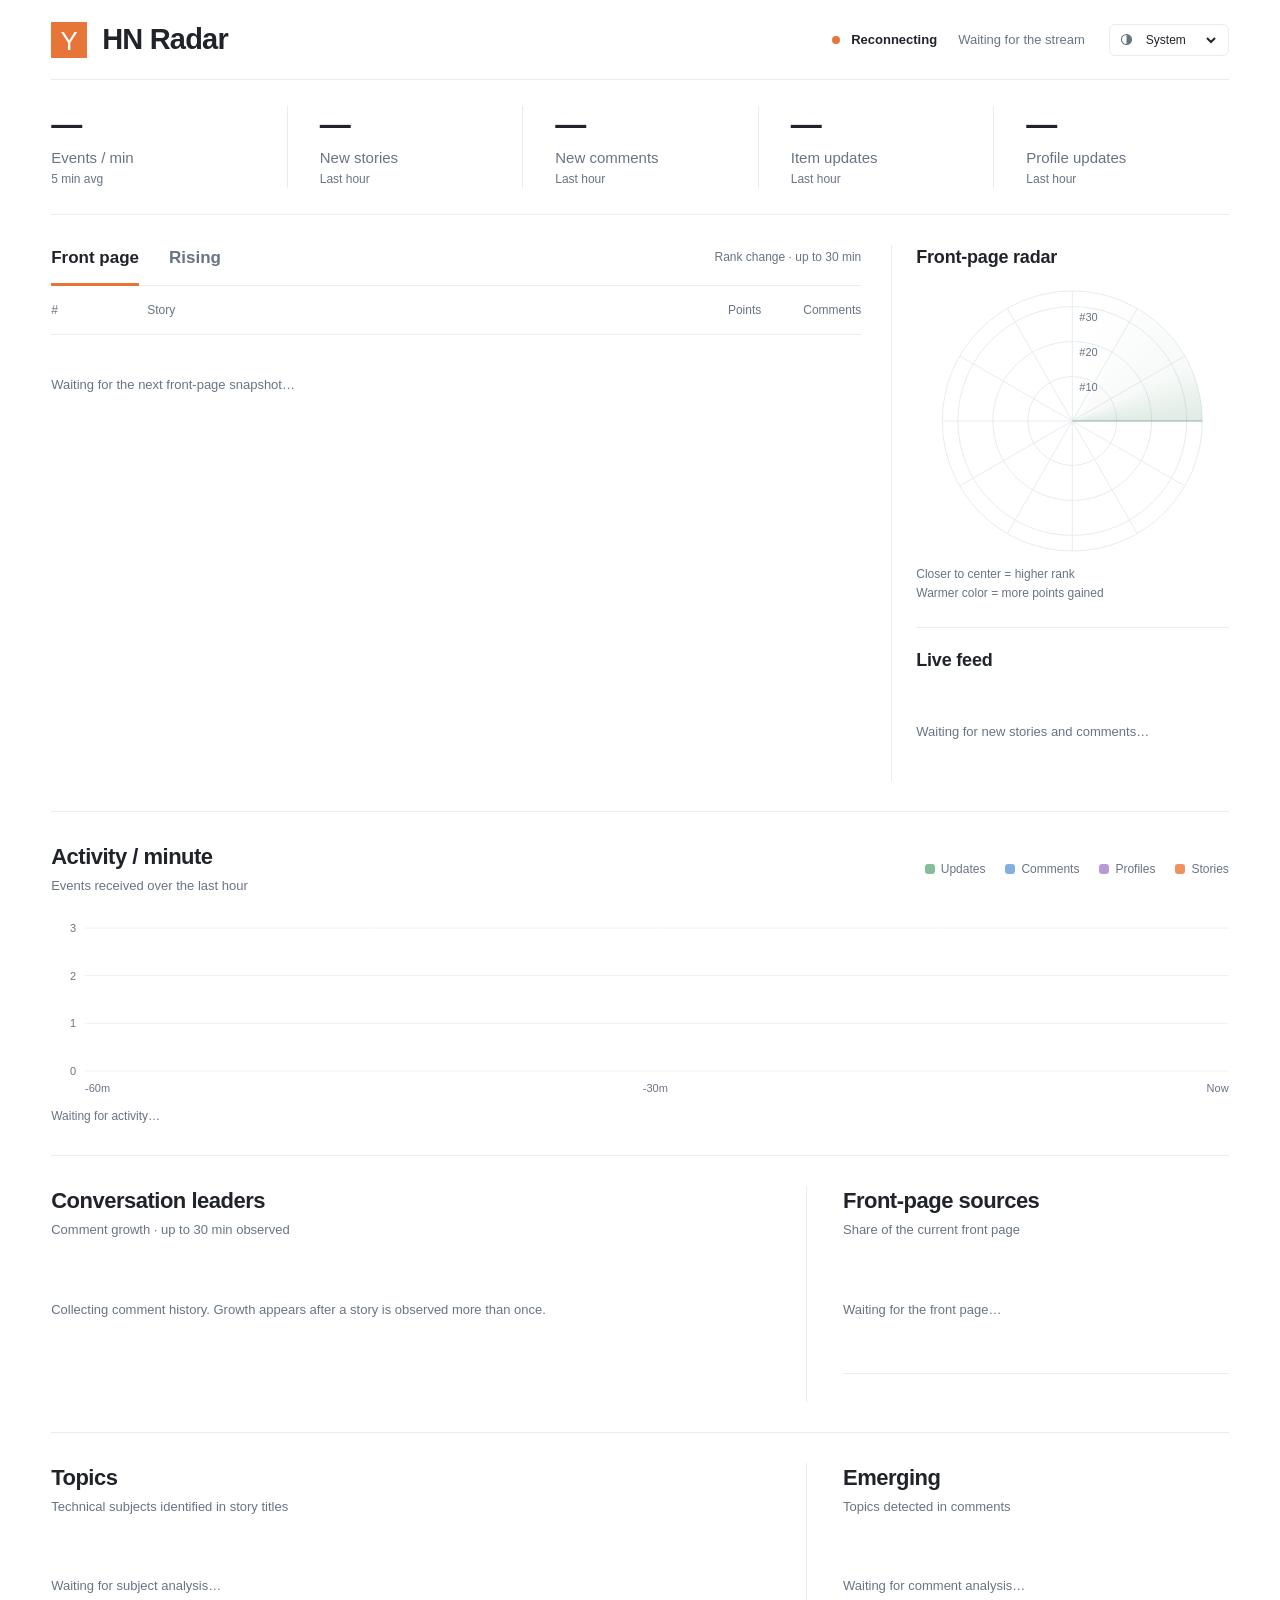
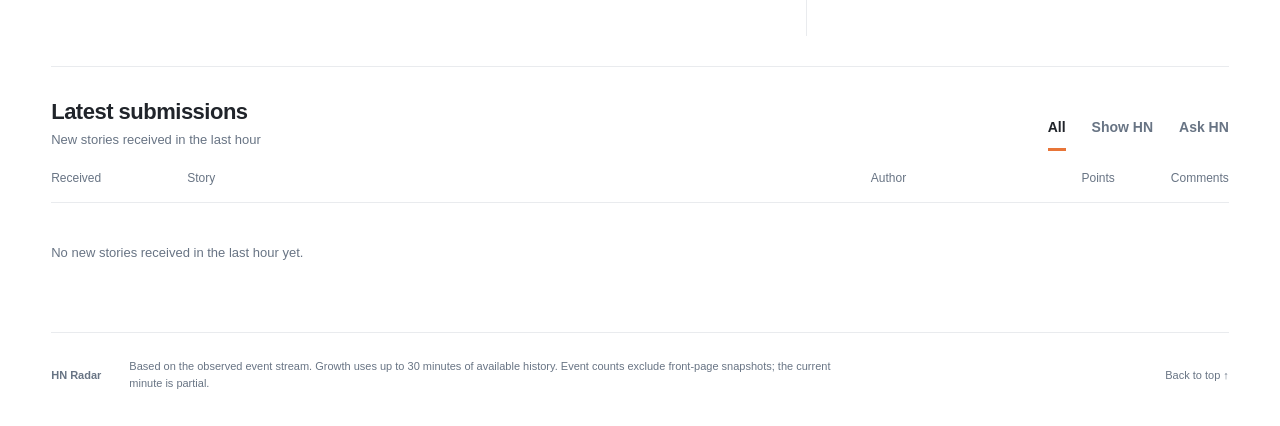
==== commit 75999f35: "Redesign dashboard with live insights, motion, and themes" ====
--- a/index.html
+++ b/index.html
@@ -1,414 +1,119 @@
 <!doctype html>
 <html lang="en">
 <head>
-<meta charset="utf-8">
-<meta name="viewport" content="width=device-width, initial-scale=1">
-<title>HN Radar</title>
-<style>
-  :root {
-    --bg: #070b10; --panel: #0c131bcc; --line: #1a2531; --text: #d3dce6; --dim: #6f8296;
-    --story: #ff7a1a; --comment: #4da3ff; --update: #3ddc84; --profile: #b48cff; --down: #ff5c6c;
-  }
-  * { box-sizing: border-box; }
-  html, body { height: 100%; margin: 0; }
-  body {
-    display: flex; flex-direction: column; color: var(--text);
-    background: radial-gradient(ellipse at 15% -20%, #102331, var(--bg) 60%) fixed;
-    font: 13px/1.5 ui-monospace, SFMono-Regular, Menlo, Consolas, monospace;
-  }
-  a { color: inherit; text-decoration: none; }
-  a:hover { color: #fff; text-decoration: underline; }
-  .dim { color: var(--dim); }
-  em { font-style: normal; color: var(--story); }
-
-  header { display: flex; align-items: center; gap: 16px; padding: 12px 18px; border-bottom: 1px solid var(--line); }
-  .logo { font-weight: 700; letter-spacing: .22em; }
-  .logo b { display: inline-block; width: 22px; margin-right: 10px; background: var(--story); color: #fff; text-align: center; letter-spacing: 0; }
-  #status { margin-left: auto; color: var(--dim); }
-  #status i { display: inline-block; width: 8px; height: 8px; margin-right: 6px; border-radius: 50%; background: var(--down); }
-  #status.live i { background: var(--update); box-shadow: 0 0 10px var(--update); animation: pulse 2s infinite; }
-  #status b { color: var(--text); font-weight: 600; }
-  @keyframes pulse { 50% { opacity: .3; } }
-
-  .kpis { display: grid; grid-template-columns: repeat(5, 1fr); gap: 12px; padding: 12px 18px 0; }
-  .kpi { padding: 8px 14px; background: var(--panel); border: 1px solid var(--line); border-top: 2px solid var(--c); border-radius: 6px; }
-  .kpi b { display: block; font-size: 26px; line-height: 1.25; color: var(--c); font-variant-numeric: tabular-nums; }
-  .kpi span { color: var(--dim); font-size: 11px; letter-spacing: .08em; text-transform: uppercase; }
-
-  main { flex: 1; min-height: 0; display: grid; grid-template-columns: 1.1fr 1fr 1fr; gap: 12px; padding: 12px 18px 18px; }
-  .col { display: flex; flex-direction: column; gap: 12px; min-height: 0; }
-  .panel { flex: 1; min-height: 0; display: flex; flex-direction: column; padding: 10px 12px; background: var(--panel); border: 1px solid var(--line); border-radius: 6px; }
-  h2 { display: flex; gap: 10px; margin: 0 0 8px; color: var(--dim); font-size: 11px; font-weight: 600; letter-spacing: .14em; text-transform: uppercase; }
-  h2 small { margin-left: auto; font-weight: 400; letter-spacing: 0; text-transform: none; }
-  .canvas { position: relative; flex: 1; min-height: 0; }
-  canvas { position: absolute; inset: 0; width: 100%; height: 100%; }
-  .caption { margin: 6px 0 0; font-size: 11px; }
-  .legend i { font-style: normal; }
-  .legend i::before { content: ""; display: inline-block; width: 8px; height: 8px; margin: 0 4px 0 10px; border-radius: 2px; background: var(--c); }
-  #tip { position: absolute; z-index: 1; max-width: 300px; padding: 6px 9px; pointer-events: none; background: #081018f2; border: 1px solid #2a3a4a; border-radius: 4px; }
-
-  ol, ul { flex: 1; min-height: 0; margin: 0; padding: 0; overflow-y: auto; list-style: none; }
-  li { display: grid; align-items: baseline; gap: 10px; padding: 3px 6px; border-radius: 4px; white-space: nowrap; }
-  li:hover { background: #ffffff0a; }
-  li > a { overflow: hidden; text-overflow: ellipsis; }
-  li i { font-style: normal; font-size: 11px; }
-  .num { text-align: right; font-variant-numeric: tabular-nums; }
-  .head { font-size: 10px; letter-spacing: .1em; text-transform: uppercase; }
-  .head:hover { background: none; }
-
-  #front li { grid-template-columns: 2ch 5ch minmax(0, 1fr) 10ch 5ch; }
-  #front li > :first-child { text-align: right; }
-  .up { color: var(--update); } .down { color: var(--down); } .new { color: var(--story); }
-  .flash .pts { animation: flash 2.5s ease-out; }
-  @keyframes flash { from { color: #fff; background: #ff7a1a88; } }
-
-  #rising li { grid-template-columns: 5ch minmax(0, 1fr) auto; background: linear-gradient(90deg, #ff7a1a24 var(--w), transparent var(--w)); margin-bottom: 2px; }
-  #rising b { color: var(--story); text-align: right; }
-
-  #feed li { grid-template-columns: 8ch 8ch minmax(0, 1fr); }
-  #feed .tag { padding: 0 4px; font-size: 10px; line-height: 16px; text-align: center; text-transform: uppercase; border: 1px solid; border-radius: 3px; color: var(--comment); }
-  #feed .story .tag { color: var(--story); }
-  #feed .story b { color: #fff; }
-  .fresh { animation: fresh 3s ease-out; }
-  @keyframes fresh { from { background: #4da3ff40; } }
-
-  @media (max-width: 1100px) {
-    html, body { height: auto; }
-    .kpis { grid-template-columns: repeat(auto-fit, minmax(160px, 1fr)); }
-    main { grid-template-columns: 1fr; }
-    main > * { height: 760px; flex: none; }
-  }
-</style>
+  <meta charset="utf-8">
+  <meta name="viewport" content="width=device-width, initial-scale=1">
+  <meta name="theme-color" content="#ffffff">
+  <title>HN Radar</title>
+  <script>
+    // Resolve before the stylesheet is painted so a saved dark theme never flashes white.
+    (() => {
+      let preference = 'system';
+      try {
+        const saved = localStorage.getItem('hn-radar-theme');
+        if (['light', 'dark', 'system'].includes(saved)) preference = saved;
+      } catch {} // Storage can be unavailable in private or restricted browsing.
+      const theme = preference === 'system' ? (matchMedia('(prefers-color-scheme: dark)').matches ? 'dark' : 'light') : preference;
+      document.documentElement.dataset.themePreference = preference;
+      document.documentElement.dataset.theme = theme;
+      document.querySelector('meta[name="theme-color"]').content = theme === 'dark' ? '#14181e' : '#ffffff';
+    })();
+  </script>
+  <link rel="icon" href="data:image/svg+xml,%3Csvg xmlns='http://www.w3.org/2000/svg' viewBox='0 0 32 32'%3E%3Cpath fill='%23ef7c3c' d='M0 0h32v32H0z'/%3E%3Ctext x='16' y='24' text-anchor='middle' fill='white' font-family='sans-serif' font-size='24'%3EY%3C/text%3E%3C/svg%3E">
+  <link rel="stylesheet" href="/dashboard.css">
+  <script type="module" src="/dashboard.js"></script>
 </head>
 <body>
-<header>
-  <div class="logo"><b>Y</b>HN RADAR</div>
-  <span class="dim">Hacker News firebase stream → Kafka → RisingWave → you</span>
-  <div id="status"><i></i><b id="state">CONNECTING</b> · <span id="meta"></span></div>
-</header>
-
-<section class="kpis">
-  <div class="kpi" style="--c: #fff"><b id="k-rate">–</b><span>events / min (5m avg)</span></div>
-  <div class="kpi" style="--c: var(--story)"><b id="k-story">–</b><span>new stories · 1h</span></div>
-  <div class="kpi" style="--c: var(--comment)"><b id="k-comment">–</b><span>new comments · 1h</span></div>
-  <div class="kpi" style="--c: var(--update)"><b id="k-update">–</b><span>item updates · 1h</span></div>
-  <div class="kpi" style="--c: var(--profile)"><b id="k-profile">–</b><span>profile updates · 1h</span></div>
-</section>
-
-<main>
-  <div class="col">
-    <section class="panel" style="flex: 1.9">
-      <h2>Front-page radar</h2>
-      <div class="canvas"><canvas id="radar" aria-label="Radar of the 30 front-page stories"></canvas><div id="tip" hidden></div></div>
-      <p class="caption dim">center = #1 → ring = #30 · <span style="color:#3ddc84">green</span>→<em>orange</em> = points gained in 30m · pulse = new votes/comments · ■ outer band = new submissions</p>
+<a class="skip-link" href="#overview">Skip to stories</a>
+<div class="app">
+  <header class="masthead">
+    <h1><span class="brand-mark" aria-hidden="true">Y</span>HN Radar</h1>
+    <div class="header-tools">
+      <div class="connection" id="status"><span class="status-dot" aria-hidden="true"></span><strong id="state" role="status">Connecting</strong><span id="last-event">Waiting for the stream</span></div>
+      <label class="theme-control" title="Color theme">
+        <svg viewBox="0 0 20 20" fill="none" stroke="currentColor" stroke-width="1.4" aria-hidden="true"><circle cx="10" cy="10" r="6.7"/><path d="M10 3.3a6.7 6.7 0 0 1 0 13.4z" fill="currentColor" stroke="none"/></svg>
+        <select id="theme-select" aria-label="Color theme"><option value="system">System</option><option value="light">Light</option><option value="dark">Dark</option></select>
+      </label>
+    </div>
+  </header>
+  <section class="summary" aria-label="Activity summary">
+    <div class="metric"><strong id="k-rate">—</strong><span>Events / min</span><small>5 min avg</small></div>
+    <div class="metric"><strong id="k-story">—</strong><span>New stories</span><small>Last hour</small></div>
+    <div class="metric"><strong id="k-comment">—</strong><span>New comments</span><small>Last hour</small></div>
+    <div class="metric"><strong id="k-update">—</strong><span>Item updates</span><small>Last hour</small></div>
+    <div class="metric"><strong id="k-profile">—</strong><span>Profile updates</span><small>Last hour</small></div>
+  </section>
+  <main>
+    <section class="overview section" id="overview" aria-label="News overview">
+      <div class="news">
+        <div class="news-toolbar">
+          <div class="tabs" role="tablist" aria-label="Story ranking">
+            <button id="tab-front" role="tab" aria-selected="true" aria-controls="stories-panel" data-ranking="front">Front page</button>
+            <button id="tab-rising" role="tab" aria-selected="false" aria-controls="stories-panel" tabindex="-1" data-ranking="rising">Rising</button>
+          </div>
+          <span class="context-note" id="ranking-note">Rank change · up to 30 min</span>
+        </div>
+        <div id="stories-panel" role="tabpanel" aria-labelledby="tab-front">
+          <div class="story-columns" aria-hidden="true"><span>#</span><span>Story</span><span>Points</span><span>Comments</span></div>
+          <ol class="story-list" id="front"><li class="empty">Loading the front page from the event stream…</li></ol>
+          <button class="more-button" id="show-stories" hidden>Show all 30 stories <span aria-hidden="true">↓</span></button>
+        </div>
+      </div>
+      <aside class="side-rail">
+        <section class="radar-section" aria-labelledby="radar-heading">
+          <h2 id="radar-heading">Front-page radar</h2>
+          <div class="radar-canvas"><canvas id="radar" aria-label="Front-page radar. Closer to center means higher rank. All stories are also available in the Front page list."></canvas><div class="tooltip" id="tip" hidden></div></div>
+          <p class="caption">Closer to center = higher rank<br>Warmer color = more points gained</p>
+        </section>
+        <section class="feed-section" aria-labelledby="feed-heading">
+          <h2 id="feed-heading">Live feed</h2>
+          <ul class="feed-list" id="feed" tabindex="0" aria-label="Recent stories and comments"><li class="empty">Waiting for new items…</li></ul>
+        </section>
+      </aside>
     </section>
-    <section class="panel">
-      <h2>Activity / minute
-        <small class="legend"><i style="--c: var(--update)">updates</i><i style="--c: var(--comment)">comments</i><i style="--c: var(--profile)">profiles</i><i style="--c: var(--story)">stories</i></small>
-      </h2>
-      <div class="canvas"><canvas id="chart" aria-label="Events per minute, last hour"></canvas></div>
+    <section class="activity section" aria-labelledby="activity-heading">
+      <div class="section-heading">
+        <div><h2 id="activity-heading">Activity / minute</h2><p>Events received over the last hour</p></div>
+        <div class="legend" aria-label="Chart legend"><span><i class="update"></i>Updates</span><span><i class="comment"></i>Comments</span><span><i class="profile"></i>Profiles</span><span><i class="story"></i>Stories</span><span id="other-legend" hidden><i class="other"></i>Other</span></div>
+      </div>
+      <div class="activity-canvas"><canvas id="chart" aria-label="Stacked event counts per minute, over the last hour"></canvas><div class="tooltip" id="chart-tip" hidden></div></div>
+      <p class="chart-summary" id="chart-summary">Waiting for activity…</p>
     </section>
-  </div>
-  <section class="panel">
-    <h2>Front page <small class="dim">Δ = rank change vs 30 min ago</small></h2>
-    <ol id="front"></ol>
-  </section>
-  <div class="col">
-    <section class="panel">
-      <h2>Topics <small class="dim">AI, LLM, Rust, Cloud, etc.</small></h2>
-      <ul id="subjects"></ul>
+    <section class="insights section" aria-label="Discussion and source insights">
+      <div class="conversations">
+        <div class="section-heading"><div><h2>Conversation leaders</h2><p>Comment growth · up to 30 min observed</p></div></div>
+        <ol class="conversation-list" id="conversations"><li class="empty">Collecting comment history…</li></ol>
+      </div>
+      <div class="sources">
+        <div class="section-heading"><div><h2>Front-page sources</h2><p id="source-context">Share of the current top 30</p></div></div>
+        <ol class="source-list" id="sources"><li class="empty">Waiting for the front page…</li></ol>
+        <p class="source-remainder" id="source-remainder"></p>
+      </div>
     </section>
-    <section class="panel">
-      <h2>Emerging <small class="dim">detected in comments</small></h2>
-      <ul id="emerging"></ul>
+    <section class="insights section" aria-label="Agent topic analysis">
+      <div>
+        <div class="section-heading"><div><h2>Topics</h2><p>Technical subjects identified in story titles</p></div></div>
+        <ul class="analysis-list" id="subjects"><li class="empty">Waiting for subject analysis…</li></ul>
+      </div>
+      <div class="sources">
+        <div class="section-heading"><div><h2>Emerging</h2><p>Topics detected in comments</p></div></div>
+        <ul class="analysis-list" id="emerging"><li class="empty">Waiting for comment analysis…</li></ul>
+      </div>
     </section>
-  </div>
-</main>
-
-<script type="module">
-const $ = s => document.querySelector(s);
-const TAU = Math.PI * 2, HOUR = 3600e3, RISE = 30 * 60e3, CONTACT = 10 * 60e3;
-const COLOR = {update: '#3ddc84', comment: '#4da3ff', profile: '#b48cff', story: '#ff7a1a'};
-const esc = s => String(s ?? '').replace(/[&<>"']/g, c => `&#${c.charCodeAt(0)};`);
-const itemUrl = id => `https://news.ycombinator.com/item?id=${id}`;
-const domain = u => { try { return new URL(u).hostname.replace(/^www\./, ''); } catch { return ''; } };
-const clock = t => new Date(t).toLocaleTimeString([], {hour12: false});
-const ago = ms => ms < 60e3 ? `${Math.max(0, Math.round(ms / 1e3))}s` : ms < HOUR ? `${Math.round(ms / 60e3)}m` : `${Math.round(ms / HOUR)}h`;
-const plain = h => new DOMParser().parseFromString((h || '').replace(/<p>/g, ' '), 'text/html').body.textContent;
-const bearing = id => (Math.imul(id, 2654435761) >>> 0) / 2 ** 32 * TAU;  // stable pseudo-random angle per story
-const jitter = id => (Math.imul(id, 40503) >>> 0) % 997 / 997;
-const ringR = i => 0.1 + 0.78 * i / 29;  // front-page rank (0..29) -> radius as a fraction of R
-
-// ---- state, rebuilt from the event stream (the server replays the last hour on connect) ----
-let events = [];                                     // [ts, 'story' | 'comment' | 'update' | 'profile']
-const stories = new Map();                           // id -> {item, hist: [[ts, score, comments]], changed}
-let front = [], frontIds = new Set(), frontHist = []; // current top 30 + earlier snapshots for rank movement
-let feed = [], contacts = [], pings = [], heat = new Map();
-let source = '…', lastTs = 0;
-const subjects = new Map();                          // id -> ['AI', 'LLM', 'Rust', ...]
-const emergingTopics = new Map();                    // id -> ['model compression', 'quantization', ...]
-
-function track(it, t) {
-  let s = stories.get(it.id);
-  if (!s) stories.set(it.id, s = {hist: []});
-  const prev = s.item;
-  s.item = it;
-  s.hist.push([t, it.score || 0, it.descendants || 0]);
-  if (prev && (prev.score !== it.score || prev.descendants !== it.descendants)) {
-    s.changed = t;
-    if (Date.now() - t < 60e3 && frontIds.has(it.id))  // live change on the front page -> radar pulse
-      pings.push({id: it.id, t0: performance.now() + Math.random() * 2500});
-  }
-}
-
-function ingest(ev) {
-  const {ts: t, item: it} = ev, kind = ev.kind.toLowerCase();  // Avro enum: NEW | UPDATE | PROFILE | TOP
-  lastTs = Math.max(lastTs, t);
-
-  // Track subjects from agent output (if available in stream)
-  if (ev.subjects && Array.isArray(ev.subjects)) {
-    subjects.set(ev.story_id, ev.subjects);
-  }
-
-  // Track emerging topics from agent output (if available in stream)
-  if (ev.emerging_topics && Array.isArray(ev.emerging_topics)) {
-    emergingTopics.set(ev.story_id, ev.emerging_topics);
-  }
-
-  if (kind === 'top') {
-    front = ev.items;
-    frontIds = new Set(front.map(s => s.id));
-    front.forEach(s => track(s, t));
-    frontHist.push({t, ranks: new Map(front.map((s, i) => [s.id, i]))});
-    return;
-  }
-  events.push([t, kind === 'new' ? (it.type === 'comment' ? 'comment' : 'story') : kind]);
-  if (!it || it.dead || it.deleted) return;
-  if (it.type === 'story') track(it, t);
-  if (kind === 'new') {
-    feed.unshift({t, it});
-    if (feed.length > 200) feed.pop();
-    if (it.type === 'story') contacts.push({t, it});
-  }
-}
-
-const es = new EventSource('events');  // the server resumes from the last event id on reconnect
-const live = ok => { $('#status').className = ok ? 'live' : ''; $('#state').textContent = ok ? 'LIVE' : 'RECONNECTING'; };
-es.onopen = () => live(true);
-es.onerror = () => live(false);
-es.onmessage = e => ingest(JSON.parse(e.data));
-es.addEventListener('source', e => source = e.data);  // shown in the header
-
-// ---- panels, re-rendered once a second (DOM only touched when the markup changed) ----
-const shown = {};
-const html = (sel, s) => { if (shown[sel] !== s) $(sel).innerHTML = shown[sel] = s; };
-const link = (id, body, title) => `<a href="${itemUrl(id)}" target="_blank" rel="noopener" title="${esc(title)}">${body}</a>`;
-
-function render() {
-  const now = Date.now();
-  events = events.filter(e => e[0] > now - HOUR);
-  contacts = contacts.filter(c => c.t > now - CONTACT);
-  while (frontHist.length > 1 && frontHist[1].t <= now - RISE) frontHist.shift();
-  for (const [id, s] of stories) {
-    s.hist = s.hist.filter(h => h[0] > now - HOUR);
-    if (!s.hist.length) stories.delete(id);
-  }
-
-  const n = {story: 0, comment: 0, update: 0, profile: 0};
-  let last5 = 0;
-  for (const [t, type] of events) { n[type]++; if (t > now - 5 * 60e3) last5++; }
-  for (const k in n) $('#k-' + k).textContent = n[k].toLocaleString();
-  $('#k-rate').textContent = Math.round(last5 / 5).toLocaleString();
-  $('#meta').innerHTML = `<b>${esc(source)}</b> · last event <b>${lastTs ? ago(now - lastTs) : '–'}</b> ago`;
-
-  // heat = points gained since ~30 min ago (or since first seen, for younger stories)
-  const rising = [];
-  heat = new Map();
-  for (const s of stories.values()) {
-    const h = s.hist, last = h[h.length - 1];
-    let base = h[0];
-    for (const x of h) { if (x[0] > now - RISE) break; base = x; }
-    const pts = last[1] - base[1];
-    heat.set(s.item.id, pts);
-    if (pts > 0) rising.push({s: s.item, pts, cmts: last[2] - base[2]});
-  }
-  rising.sort((a, b) => b.pts - a.pts);
-
-  const was = frontHist[0]?.ranks;
-  html('#front', front.length ? '<li class="head dim"><span>#</span><span>Δ</span><span>story</span><span class="num">points</span><span class="num">cmts</span></li>' + front.map((f, i) => {
-    const s = stories.get(f.id)?.item || f, r = was?.get(s.id), g = heat.get(s.id) || 0;
-    const mv = r === undefined ? '<i class="new">new</i>' : r > i ? `<i class="up">▲${r - i}</i>` : r < i ? `<i class="down">▼${i - r}</i>` : '<i class="dim">·</i>';
-    return `<li${stories.get(s.id)?.changed > now - 3000 ? ' class="flash"' : ''}><span class="dim">${i + 1}</span>${mv}`
-      + link(s.id, `${esc(s.title)} <small class="dim">${esc(domain(s.url))}</small>`, s.title)
-      + `<span class="num pts">${s.score}${g > 0 ? ` <em>+${g}</em>` : ''}</span><span class="num dim">${s.descendants ?? 0}</span></li>`;
-  }).join('') : '<li class="dim">waiting for the next HN tick…</li>');
-
-  const rs = rising.slice(0, 15), max = rs[0]?.pts || 1;
-  html('#rising', rs.map(r => `<li style="--w: ${(r.pts / max * 100).toFixed(1)}%"><b>+${r.pts}</b>${link(r.s.id, esc(r.s.title), r.s.title)}`
-    + `<span class="dim">${r.s.score} pts · +${r.cmts} cmts</span></li>`).join('') || '<li class="dim">collecting score history…</li>');
-
-  html('#feed', feed.map(e => {
-    const it = e.it, c = it.type === 'comment';
-    const body = c ? `<b>${esc(it.by)}</b> ${esc(e.snip ??= plain(it.text).slice(0, 240))}` : `<b>${esc(it.title)}</b> <small class="dim">${esc(domain(it.url))}</small>`;
-    return `<li class="${c ? 'comment' : 'story'}${now - e.t < 4000 ? ' fresh' : ''}"><time class="dim">${clock(e.t)}</time><i class="tag">${esc(it.type)}</i>${link(it.id, body, c ? e.snip : it.title)}</li>`;
-  }).join('') || '<li class="dim">waiting for new items…</li>');
-
-  // Render top technical subjects (from agent extraction)
-  const subjectCounts = new Map();
-  for (const [storyId, subs] of subjects) {
-    if (stories.has(storyId)) {
-      for (const sub of subs) {
-        subjectCounts.set(sub, (subjectCounts.get(sub) || 0) + 1);
-      }
-    }
-  }
-  const topSubjects = Array.from(subjectCounts.entries())
-    .sort((a, b) => b[1] - a[1])
-    .slice(0, 12);
-  html('#subjects', topSubjects.length ? topSubjects.map(([s, cnt]) =>
-    `<li><span style="color: #666; font-size: 11px">${cnt}</span> <span style="font-weight: 600; color: #fff">${esc(s)}</span></li>`
-  ).join('') : '<li class="dim">analyzing story titles…</li>');
-
-  // Render top emerging topics (from agent analysis)
-  const topicCounts = new Map();
-  for (const [storyId, tops] of emergingTopics) {
-    if (stories.has(storyId)) {
-      for (const top of tops) {
-        topicCounts.set(top, (topicCounts.get(top) || 0) + 1);
-      }
-    }
-  }
-  const topTopics = Array.from(topicCounts.entries())
-    .sort((a, b) => b[1] - a[1])
-    .slice(0, 12);
-  html('#emerging', topTopics.length ? topTopics.map(([t, cnt]) =>
-    `<li><span style="color: #666; font-size: 11px">${cnt}</span> <span style="font-weight: 600; color: #4da3ff">${esc(t)}</span></li>`
-  ).join('') : '<li class="dim">analyzing comments…</li>');
-
-  drawChart(now);
-}
-setInterval(render, 1000);
-
-function fit(canvas) {  // match the backing store to the CSS size (crisp on retina)
-  const dpr = devicePixelRatio || 1, W = canvas.clientWidth, H = canvas.clientHeight;
-  if (canvas.width !== Math.round(W * dpr) || canvas.height !== Math.round(H * dpr)) {
-    canvas.width = Math.round(W * dpr);
-    canvas.height = Math.round(H * dpr);
-  }
-  const ctx = canvas.getContext('2d');
-  ctx.setTransform(dpr, 0, 0, dpr, 0, 0);
-  ctx.clearRect(0, 0, W, H);
-  Object.assign(ctx, {font: '10px ui-monospace, Menlo, monospace', textAlign: 'left', textBaseline: 'alphabetic', lineWidth: 1});
-  return {ctx, W, H};
-}
-
-function drawChart(now) {  // stacked events per minute over the last hour
-  const {ctx, W, H} = fit($('#chart'));
-  const N = 60, B = 60e3, end = Math.ceil(now / B) * B, bottom = H - 16, kinds = Object.keys(COLOR);
-  const bins = Array.from({length: N}, () => ({update: 0, comment: 0, profile: 0, story: 0}));
-  for (const [t, type] of events) {
-    const i = N - 1 - Math.floor((end - t - 1) / B);
-    if (i >= 0 && i < N) bins[i][type]++;
-  }
-  const max = Math.max(1, ...bins.map(b => kinds.reduce((sum, k) => sum + b[k], 0)));
-  bins.forEach((b, i) => {
-    let y = bottom;
-    for (const k of kinds) {
-      const h = b[k] / max * (bottom - 14);
-      ctx.fillStyle = COLOR[k];
-      ctx.fillRect(i * W / N + 1, y - h, Math.max(1, W / N - 2), h);
-      y -= h;
-    }
-  });
-  ctx.fillStyle = '#6f8296';
-  ctx.fillText('-60m', 0, H - 3);
-  ctx.textAlign = 'center';
-  ctx.fillText('-30m', W / 2, H - 3);
-  ctx.textAlign = 'right';
-  ctx.fillText('now', W, H - 3);
-  ctx.fillText(`peak ${max}/min`, W, 9);
-}
-
-// ---- radar: 60fps canvas animation ----
-const radar = $('#radar'), tip = $('#tip'), blips = new Map();
-let hits = [], hover = null;
-
-function drawRadar(t) {
-  const {ctx, W, H} = fit(radar), now = Date.now();
-  const cx = W / 2, cy = H / 2, R = Math.min(W, H) / 2 - 8, sweep = t / 6000 % 1 * TAU;
-  const at = (a, r) => [cx + Math.cos(a) * r * R, cy + Math.sin(a) * r * R];
-  const green = a => `rgba(61,220,132,${a})`;
-
-  ctx.fillStyle = green(.035);  // outer band: new submissions
-  ctx.beginPath(); ctx.arc(cx, cy, R, 0, TAU); ctx.arc(cx, cy, 0.9 * R, 0, TAU, true); ctx.fill();
-  ctx.strokeStyle = green(.16);
-  ctx.beginPath();
-  for (const r of [ringR(9), ringR(19), ringR(29), 0.9, 1]) { ctx.moveTo(cx + r * R, cy); ctx.arc(cx, cy, r * R, 0, TAU); }
-  for (let a = 0; a < TAU - 1e-9; a += TAU / 12) { ctx.moveTo(cx, cy); ctx.lineTo(...at(a, 1)); }
-  ctx.stroke();
-  ctx.fillStyle = green(.5);
-  [['#10', ringR(9)], ['#20', ringR(19)], ['#30', ringR(29)], ['NEW', .95]].forEach(([s, r]) => ctx.fillText(s, cx + 4, cy - r * R + (r > .9 ? 4 : 11)));
-
-  const g = ctx.createConicGradient(sweep, cx, cy);  // beam with a fading trail behind it
-  g.addColorStop(0, green(0));
-  g.addColorStop(0.8, green(0));
-  g.addColorStop(1, green(.22));
-  ctx.fillStyle = g;
-  ctx.beginPath(); ctx.arc(cx, cy, R, 0, TAU); ctx.fill();
-  ctx.strokeStyle = green(.75);
-  ctx.beginPath(); ctx.moveTo(cx, cy); ctx.lineTo(...at(sweep, 1)); ctx.stroke();
-
-  const glow = a => 0.3 + 0.7 * (1 - ((sweep - a) % TAU + TAU) % TAU / TAU);  // phosphor fades after the beam passes
-  hits = [];
-  ctx.textBaseline = 'middle';
-  for (const c of contacts) {
-    const a = bearing(c.it.id), [x, y] = at(a, 0.92 + 0.06 * jitter(c.it.id));
-    ctx.fillStyle = `rgba(255,122,26,${glow(a) * (1 - (now - c.t) / CONTACT)})`;
-    ctx.fillRect(x - 2.5, y - 2.5, 5, 5);
-    hits.push({x, y, size: 3, s: c.it});
-  }
-  for (const id of blips.keys()) if (!frontIds.has(id)) blips.delete(id);
-  front.forEach((f, i) => {
-    const s = stories.get(f.id)?.item || f;
-    let b = blips.get(s.id);
-    if (!b) blips.set(s.id, b = {r: 1});  // newcomers glide in from the edge
-    b.r += (ringR(i) - b.r) * 0.05;
-    const a = bearing(s.id), [x, y] = at(a, b.r), k = glow(a), size = 2.5 + Math.sqrt(s.score || 1) / 4;
-    ctx.shadowColor = ctx.fillStyle = `hsla(${140 - 116 * Math.min(1, (heat.get(s.id) || 0) / 50)},100%,58%,${k})`;
-    ctx.shadowBlur = 14 * k;
-    ctx.beginPath(); ctx.arc(x, y, size, 0, TAU); ctx.fill();
-    ctx.shadowBlur = 0;
-    if (i < 10) { ctx.fillStyle = `rgba(211,220,230,${k})`; ctx.fillText(i + 1, x + size + 4, y); }
-    hits.push({x, y, size, s, rank: i + 1});
-  });
-  pings = pings.filter(p => t - p.t0 < 1800);
-  for (const p of pings) {
-    const age = (t - p.t0) / 1800, h = hits.find(h => h.s.id === p.id);
-    if (age < 0 || !h) continue;
-    ctx.strokeStyle = `rgba(255,200,140,${1 - age})`;
-    ctx.lineWidth = 1.5;
-    ctx.beginPath(); ctx.arc(h.x, h.y, h.size + age * 26, 0, TAU); ctx.stroke();
-    ctx.lineWidth = 1;
-  }
-  requestAnimationFrame(drawRadar);
-}
-requestAnimationFrame(drawRadar);
-
-radar.onmousemove = e => {
-  const box = radar.getBoundingClientRect(), mx = e.clientX - box.left, my = e.clientY - box.top;
-  hover = null;
-  for (const h of hits) if (Math.hypot(h.x - mx, h.y - my) < h.size + 6) hover = h;
-  radar.style.cursor = hover ? 'pointer' : '';
-  tip.hidden = !hover;
-  if (!hover) return;
-  const s = hover.s, g = heat.get(s.id) || 0;
-  tip.innerHTML = `<b>${hover.rank ? '#' + hover.rank : 'new submission'}</b> · ${s.score ?? 1} pts · ${s.descendants ?? 0} cmts`
-    + `${g > 0 ? ` · <em>+${g} in 30m</em>` : ''}<br>${esc(s.title)} <span class="dim">${esc(domain(s.url))}</span>`;
-  tip.style.left = Math.max(0, Math.min(mx + 14, box.width - tip.offsetWidth)) + 'px';
-  tip.style.top = Math.min(my + 14, box.height - tip.offsetHeight) + 'px';
-};
-radar.onmouseleave = () => { tip.hidden = true; hover = null; };
-radar.onclick = () => hover && window.open(itemUrl(hover.s.id), '_blank', 'noopener');
-</script>
+    <section class="latest section" aria-labelledby="latest-heading">
+      <div class="section-heading latest-heading">
+        <div><h2 id="latest-heading">Latest submissions</h2><p>New stories received in the last hour</p></div>
+        <div class="tabs filter-tabs" role="group" aria-label="Filter new stories">
+          <button data-filter="all" aria-pressed="true">All</button><button data-filter="show" aria-pressed="false">Show HN</button><button data-filter="ask" aria-pressed="false">Ask HN</button>
+        </div>
+      </div>
+      <div class="latest-columns" aria-hidden="true"><span>Received</span><span>Story</span><span>Author</span><span>Points</span><span>Comments</span></div>
+      <ol class="latest-list" id="latest"><li class="empty">Waiting for new stories…</li></ol>
+      <button class="more-button" id="show-latest" hidden>Show more submissions <span aria-hidden="true">↓</span></button>
+    </section>
+  </main>
+  <footer><span>HN Radar</span><p>Based on the observed event stream. Growth uses up to 30 minutes of available history. Event counts exclude front-page snapshots; the current minute is partial.</p><a href="#overview">Back to top <span aria-hidden="true">↑</span></a></footer>
+</div>
+<noscript>This dashboard needs JavaScript to display the live Hacker News stream.</noscript>
 </body>
 </html>
--- a/dashboard.css
+++ b/dashboard.css
@@ -0,0 +1,252 @@
+:root {
+  color-scheme: light;
+  --bg: #fff; --text: #20242a; --muted: #687484; --line: #e9ebee;
+  --accent: #e87538; --green: #438961; --red: #bb5656;
+  --update: #87bd9a; --comment: #83afe0; --profile: #b69bd6; --story: #ee925e; --other: #b9bdc5;
+  --gain: #b85a27; --rank-up: #327b55; --rank-down: #b15c39;
+  --row-up: #f1f7f3; --row-down: #fff6ee; --shadow-rgb: 32, 36, 42;
+  --source-track: #f0f1f3; --source-fill: #e99a6e; --scrollbar: #d8dce1;
+  --tooltip-bg: #fff; --tooltip-line: #e2e5e9;
+  --chart-grid: #edf0f3; --radar-grid: #e7ebef;
+  --radar-beam: 67, 137, 97; --radar-cool: 142, 198, 152; --radar-warm: 235, 137, 81;
+  --radar-contact: #e8ad8b; --radar-pulse: 221, 133, 79;
+  font-family: -apple-system, BlinkMacSystemFont, "Segoe UI", sans-serif;
+  color: var(--text); background: var(--bg); font-synthesis: none;
+}
+:root[data-theme="dark"] {
+  color-scheme: dark;
+  --bg: #14181e; --text: #e4e9ef; --muted: #a0abba; --line: #2b323c;
+  --accent: #eda16e; --green: #85c6a0; --red: #e39393;
+  --update: #76ae8e; --comment: #80a8d4; --profile: #b097cf; --story: #e6a075; --other: #8996a5;
+  --gain: #efab80; --rank-up: #8ed0a9; --rank-down: #ecae89;
+  --row-up: #1c3027; --row-down: #34271f; --shadow-rgb: 0, 0, 0;
+  --source-track: #2b333e; --source-fill: #d9976f; --scrollbar: #46515f;
+  --tooltip-bg: #202730; --tooltip-line: #3c4654;
+  --chart-grid: #2b333d; --radar-grid: #303c46;
+  --radar-beam: 116, 188, 147; --radar-cool: 130, 197, 155; --radar-warm: 238, 164, 104;
+  --radar-contact: #d9a17e; --radar-pulse: 239, 171, 122;
+}
+* { box-sizing: border-box; }
+html { scroll-behavior: smooth; scroll-padding-top: 24px; }
+body { margin: 0; font-size: 15px; line-height: 1.5; -webkit-font-smoothing: antialiased; }
+a { color: inherit; text-decoration: none; }
+a:hover { color: var(--accent); }
+button { color: inherit; font: inherit; border: 0; cursor: pointer; background: none; }
+button:focus-visible, a:focus-visible, [tabindex]:focus-visible { outline: 2px solid var(--accent); outline-offset: 5px; border-radius: 2px; }
+[hidden] { display: none !important; }
+.app { max-width: 1680px; margin: auto; padding: 0 clamp(24px, 4vw, 64px); }
+.masthead { min-height: 80px; display: flex; align-items: center; justify-content: space-between; gap: 24px; border-bottom: 1px solid var(--line); }
+h1 { display: flex; align-items: center; gap: 15px; margin: 0; font-size: 29px; letter-spacing: -.8px; font-weight: 650; }
+.brand-mark { display: grid; place-items: center; width: 36px; height: 36px; background: var(--accent); color: #fff; font-size: 26px; font-weight: 400; letter-spacing: 0; }
+.header-tools { display: flex; align-items: center; gap: 24px; }
+.theme-control { display: flex; align-items: center; gap: 8px; padding: 7px 9px; border: 1px solid var(--line); border-radius: 6px; color: var(--muted); }
+.theme-control svg { width: 15px; height: 15px; flex: none; }
+.theme-control select { width: 77px; margin: 0; padding: 0; font: 12px/1.5 -apple-system, BlinkMacSystemFont, "Segoe UI", sans-serif; color: var(--text); background: var(--bg); border: 0; cursor: pointer; }
+.theme-control select:focus-visible { outline: 2px solid var(--accent); outline-offset: 5px; }
+.connection { display: flex; align-items: center; gap: 11px; font-size: 13px; }
+.connection strong { font-weight: 600; }
+#last-event { color: var(--muted); margin-left: 10px; }
+.status-dot { height: 8px; width: 8px; border-radius: 50%; background: #b9bdc5; }
+.connection.live .status-dot { background: var(--green); }
+.connection.offline .status-dot, .connection.stale .status-dot { background: var(--accent); }
+.summary { display: grid; grid-template-columns: repeat(5, 1fr); padding: 26px 0; border-bottom: 1px solid var(--line); }
+.metric { display: flex; flex-direction: column; padding-left: 32px; border-left: 1px solid var(--line); }
+.metric:first-child { padding-left: 0; border: 0; }
+.metric strong { font-size: 31px; line-height: 1.2; font-weight: 620; letter-spacing: -.7px; font-variant-numeric: tabular-nums; }
+.metric > span { margin-top: 4px; color: var(--muted); font-size: 15px; }
+.metric small { color: var(--muted); font-size: 12px; }
+.section { padding: 30px 0; border-bottom: 1px solid var(--line); }
+.overview { display: grid; grid-template-columns: minmax(0, 2.4fr) minmax(290px, 1fr); gap: 30px; align-items: start; }
+.news { min-width: 0; }
+.news-toolbar { display: flex; justify-content: space-between; align-items: center; gap: 12px; border-bottom: 1px solid var(--line); }
+.tabs { display: flex; gap: 30px; }
+.tabs button { position: relative; padding: 0 0 15px; font-size: 17px; font-weight: 550; white-space: nowrap; color: var(--muted); }
+.tabs button[aria-selected="true"], .tabs button[aria-pressed="true"] { color: var(--text); }
+.tabs button[aria-selected="true"]::after, .tabs button[aria-pressed="true"]::after { content: ""; position: absolute; height: 3px; background: var(--accent); left: 0; right: 0; bottom: -1px; }
+.context-note { color: var(--muted); font-size: 12px; padding-bottom: 15px; }
+h2 { margin: 0; font-size: 22px; line-height: 1.35; letter-spacing: -.5px; font-weight: 620; }
+.side-rail { padding-left: 24px; border-left: 1px solid var(--line); min-width: 0; }
+.side-rail h2 { font-size: 18px; letter-spacing: -.2px; }
+ol, ul { margin: 0; padding: 0; list-style: none; }
+.story-list, .conversation-list, .source-list, .latest-list, .feed-list { position: relative; isolation: isolate; }
+[data-key] { position: relative; background: var(--bg); }
+.number-slot { display: inline-grid; position: relative; overflow: hidden; vertical-align: bottom; line-height: 1.35; font-variant-numeric: tabular-nums; text-align: right; }
+.number-current, .number-previous { grid-area: 1 / 1; display: block; white-space: nowrap; }
+.number-previous { pointer-events: none; }
+.metric .number-slot { line-height: 1.2; }
+.rank .number-slot { min-width: 2ch; }
+.story-columns, .story-row { display: grid; grid-template-columns: 78px minmax(0, 1fr) 72px 82px; align-items: center; column-gap: 18px; }
+.story-columns, .latest-columns { padding: 15px 0; color: var(--muted); font-size: 12px; border-bottom: 1px solid var(--line); }
+.story-columns > :nth-last-child(-n+2), .latest-columns > :nth-last-child(-n+2) { text-align: right; }
+.story-row { min-height: 69px; padding: 12px 0; border-bottom: 1px solid var(--line); }
+.story-row:last-child { border-bottom: 0; }
+.rank { display: flex; gap: 18px; align-items: center; color: var(--muted); font-variant-numeric: tabular-nums; font-size: 14px; }
+.rank > span:first-child { width: 19px; }
+.movement { display: inline-flex; align-items: center; gap: 3px; font-size: 12px; white-space: nowrap; }
+.movement svg { width: 9px; height: 9px; }
+.up { color: var(--green); } .down { color: var(--red); } .new, .gain { color: var(--gain); }
+.mobile-comments, .mobile-author { display: none; }
+.story-link { display: block; font-size: 15px; line-height: 1.4; font-weight: 500; overflow-wrap: anywhere; }
+.story-domain { color: var(--muted); font-size: 12px; line-height: 1.4; display: block; margin-top: 3px; }
+.story-content { min-width: 0; }
+.score, .comment-count { font-variant-numeric: tabular-nums; text-align: right; font-size: 15px; }
+.comment-count { color: var(--muted); }
+.score small { display: block; font-size: 12px; }
+.gain { font-variant-numeric: tabular-nums; }
+.more-button { display: flex; gap: 8px; align-items: center; margin-top: 15px; padding: 8px 0; color: var(--muted); font-size: 13px; }
+.more-button:hover { color: var(--accent); }
+.radar-canvas { position: relative; height: 280px; margin-top: 12px; }
+canvas { display: block; width: 100%; height: 100%; }
+.caption { margin: 4px 0 0; color: var(--muted); font-size: 12px; line-height: 1.6; }
+.feed-section { margin-top: 24px; padding-top: 20px; border-top: 1px solid var(--line); }
+.feed-list { max-height: 277px; overflow-y: auto; margin-top: 9px; scrollbar-width: thin; scrollbar-color: var(--scrollbar) transparent; }
+.feed-item { padding: 10px 0; }
+.feed-meta { display: flex; gap: 15px; font-size: 11px; color: var(--muted); margin-bottom: 3px; }
+.feed-meta time { font-variant-numeric: tabular-nums; }
+.feed-link { display: -webkit-box; -webkit-line-clamp: 2; -webkit-box-orient: vertical; overflow: hidden; font-size: 12px; line-height: 1.6; color: var(--muted); overflow-wrap: anywhere; }
+.feed-link strong { font-weight: 600; color: var(--text); margin-right: 6px; }
+.section-heading { display: flex; align-items: center; justify-content: space-between; gap: 24px; margin-bottom: 20px; }
+.section-heading p { margin: 4px 0 0; color: var(--muted); font-size: 13px; }
+.legend { display: flex; gap: 20px; flex-wrap: wrap; font-size: 12px; color: var(--muted); }
+.legend span { display: inline-flex; gap: 6px; align-items: center; }
+.legend i { width: 10px; height: 10px; border-radius: 3px; display: inline-block; }
+.update { background: var(--update); } .comment { background: var(--comment); } .profile { background: var(--profile); } .story { background: var(--story); } .other { background: var(--other); }
+.activity-canvas { position: relative; height: 180px; }
+.chart-summary { color: var(--muted); font-size: 12px; margin: 12px 0 0; }
+.insights { display: grid; grid-template-columns: minmax(0, 1.7fr) minmax(0, 1fr); gap: 36px; }
+.sources { border-left: 1px solid var(--line); padding-left: 36px; min-width: 0; }
+.conversation-row { display: grid; grid-template-columns: 30px minmax(0, 1fr) 80px; gap: 18px; align-items: center; padding: 16px 0; border-top: 1px solid var(--line); min-height: 72px; }
+.conversation-row > .dim { font-size: 14px; }
+.conversation-row .score small { color: var(--muted); }
+.source-row { display: grid; grid-template-columns: minmax(0, 1.15fr) minmax(50px, 1fr) 22px; gap: 20px; align-items: center; padding: 13px 0; font-size: 13px; }
+.source-name { overflow: hidden; text-overflow: ellipsis; white-space: nowrap; }
+.source-track { height: 7px; background: var(--source-track); border-radius: 5px; overflow: hidden; }
+.source-fill { display: block; height: 100%; background: var(--source-fill); border-radius: inherit; transition: width 650ms cubic-bezier(.22, 1, .36, 1); }
+.source-count { text-align: right; color: var(--muted); font-variant-numeric: tabular-nums; }
+.source-remainder { border-top: 1px solid var(--line); margin-top: 14px; padding-top: 16px; font-size: 12px; color: var(--muted); }
+.analysis-list { position: relative; isolation: isolate; }
+.analysis-row { display: flex; align-items: baseline; justify-content: space-between; gap: 20px; padding: 12px 0; border-top: 1px solid var(--line); }
+.analysis-row > span:first-child { overflow-wrap: anywhere; }
+.analysis-count { color: var(--muted); font-size: 12px; white-space: nowrap; }
+.filter-tabs { gap: 26px; align-self: flex-end; }
+.filter-tabs button { font-size: 14px; padding-bottom: 12px; }
+.latest-heading { margin-bottom: 4px; }
+.latest-columns, .latest-row { display: grid; grid-template-columns: 112px minmax(0, 1fr) 150px 70px 90px; gap: 24px; align-items: center; }
+.latest-row { padding: 15px 0; border-bottom: 1px solid var(--line); min-height: 70px; }
+.latest-row:last-child { border-bottom: 0; }
+.latest-row time, .author { font-size: 12px; color: var(--muted); overflow-wrap: anywhere; }
+.tooltip { position: absolute; z-index: 2; max-width: min(300px, 100%); padding: 12px 14px; background: var(--tooltip-bg); border: 1px solid var(--tooltip-line); border-radius: 5px; box-shadow: 0 5px 20px rgba(var(--shadow-rgb), .12); pointer-events: none; font-size: 12px; line-height: 1.6; }
+.tooltip strong { color: var(--text); font-weight: 600; }
+.empty { padding: 40px 0; font-size: 13px; color: var(--muted); }
+.dim { color: var(--muted); }
+footer { display: flex; align-items: center; gap: 28px; padding: 25px 0 35px; color: var(--muted); font-size: 11px; }
+footer > span { font-weight: 600; white-space: nowrap; }
+footer p { max-width: 730px; margin: 0; }
+footer a { margin-left: auto; white-space: nowrap; }
+.skip-link { position: absolute; top: -100px; left: 24px; z-index: 5; padding: 10px 15px; background: var(--bg); }
+.skip-link:focus { top: 10px; }
+@media (min-width: 1450px) {
+  .story-link { font-size: 16px; }
+  .story-row { min-height: 72px; }
+  .radar-canvas { height: 292px; }
+  .feed-link { font-size: 13px; }
+}
+@media (max-width: 1100px) {
+  .overview { grid-template-columns: minmax(0, 1.85fr) minmax(260px, 1fr); gap: 22px; }
+  .side-rail { padding-left: 22px; }
+  .story-columns, .story-row { grid-template-columns: 54px minmax(0, 1fr) 56px 58px; gap: 12px; }
+  .rank { gap: 6px; }
+  .context-note { max-width: 110px; text-align: right; font-size: 11px; }
+  .metric { padding-left: 22px; }
+  .latest-columns, .latest-row { grid-template-columns: 85px minmax(0, 1fr) 100px 48px 65px; gap: 18px; }
+  .radar-canvas { height: 245px; }
+  .sources { padding-left: 26px; }
+  .insights { gap: 26px; }
+  .source-row { gap: 10px; }
+}
+@media (max-width: 800px) {
+  .app { padding: 0 24px; }
+  .masthead { min-height: 76px; gap: 12px; }
+  .header-tools { gap: 16px; }
+  h1 { font-size: 25px; gap: 12px; }
+  .brand-mark { width: 31px; height: 31px; font-size: 23px; }
+  #last-event { display: none; }
+  .summary { gap: 12px; }
+  .metric { padding-left: 12px; }
+  .metric strong { font-size: 25px; }
+  .metric > span { font-size: 12px; }
+  .metric small { font-size: 11px; }
+  .overview { grid-template-columns: 1fr; }
+  .side-rail { padding-left: 0; border-left: 0; border-top: 1px solid var(--line); padding-top: 26px; display: grid; grid-template-columns: 1fr 1fr; gap: 30px; }
+  .feed-section { margin: 0; padding: 0; border: 0; }
+  .radar-canvas { height: 240px; }
+  .feed-list { max-height: 305px; }
+  .section-heading { align-items: flex-start; }
+  .activity .section-heading { flex-direction: column; gap: 15px; }
+  .insights { grid-template-columns: 1fr; gap: 30px; }
+  .sources { border-left: 0; border-top: 1px solid var(--line); padding: 26px 0 0; }
+  .source-row { grid-template-columns: 180px minmax(50px, 1fr) 24px; }
+  .source-remainder { border: 0; padding: 0; }
+  .latest-columns, .latest-row { grid-template-columns: 70px minmax(0, 1fr) 70px 50px; gap: 14px; }
+  .latest-columns > :last-child, .latest-row > .comment-count { display: none; }
+  .latest-row .mobile-comments { display: inline; }
+  .latest-columns > :nth-child(3) { text-align: left; }
+  .latest-columns > :nth-child(4) { text-align: right; }
+  footer { align-items: flex-start; gap: 18px; }
+}
+@media (max-width: 520px) {
+  .app { padding: 0 20px; }
+  .header-tools { gap: 10px; }
+  .theme-control { gap: 5px; padding: 6px; }
+  .theme-control select { width: 66px; font-size: 11px; }
+  .theme-control svg { display: none; }
+  .connection { gap: 6px; font-size: 12px; }
+  .connection strong { max-width: 80px; line-height: 1.3; }
+  .summary { grid-template-columns: 1fr 1fr; gap: 22px 24px; padding: 23px 0; }
+  .metric { padding: 0; border: 0; }
+  .metric:first-child { grid-column: 1 / -1; }
+  .metric:first-child strong { font-size: 33px; }
+  .metric strong { font-size: 26px; }
+  .metric > span { font-size: 13px; }
+  .metric small { font-size: 11px; }
+  .section { padding: 26px 0; }
+  .story-columns, .story-row { grid-template-columns: 37px minmax(0, 1fr) 45px; gap: 10px; }
+  .story-columns > :last-child, .story-row > .comment-count { display: none; }
+  .story-row .mobile-comments, .latest-row .mobile-author { display: inline; }
+  .story-columns > :nth-child(3) { text-align: right; }
+  .rank { flex-direction: column; gap: 3px; align-items: flex-start; }
+  .story-row { padding: 14px 0; }
+  .story-link { font-size: 14px; }
+  .story-domain { font-size: 11px; }
+  .score { font-size: 14px; }
+  .tabs { gap: 23px; }
+  .tabs button { font-size: 16px; }
+  .context-note { max-width: 88px; font-size: 10px; }
+  .side-rail { grid-template-columns: 1fr; gap: 26px; }
+  .radar-canvas { height: 285px; }
+  .feed-section { border-top: 1px solid var(--line); padding-top: 24px; }
+  .feed-list { max-height: 270px; }
+  .feed-link { font-size: 13px; }
+  h2 { font-size: 21px; }
+  .legend { gap: 14px; font-size: 11px; }
+  .activity-canvas { height: 170px; }
+  .conversation-row { grid-template-columns: 20px minmax(0, 1fr) 60px; gap: 10px; }
+  .source-row { grid-template-columns: 140px minmax(0, 1fr) 22px; }
+  .latest-heading { flex-direction: column; gap: 17px; }
+  .filter-tabs { align-self: flex-start; }
+  .filter-tabs button { font-size: 13px; }
+  .latest-columns, .latest-row { grid-template-columns: 48px minmax(0, 1fr) 44px; gap: 10px; }
+  .latest-columns > :nth-child(3), .latest-row > .author { display: none; }
+  .latest-row time { font-size: 11px; }
+  footer { flex-wrap: wrap; }
+  footer p { order: 3; }
+}
+@media (max-width: 400px) {
+  .masthead { flex-wrap: wrap; gap: 12px; padding: 18px 0; }
+  .header-tools { width: 100%; justify-content: space-between; }
+  .connection strong { max-width: none; }
+}
+@media (prefers-reduced-motion: reduce) {
+  html { scroll-behavior: auto; }
+  .source-fill { transition: none; }
+}
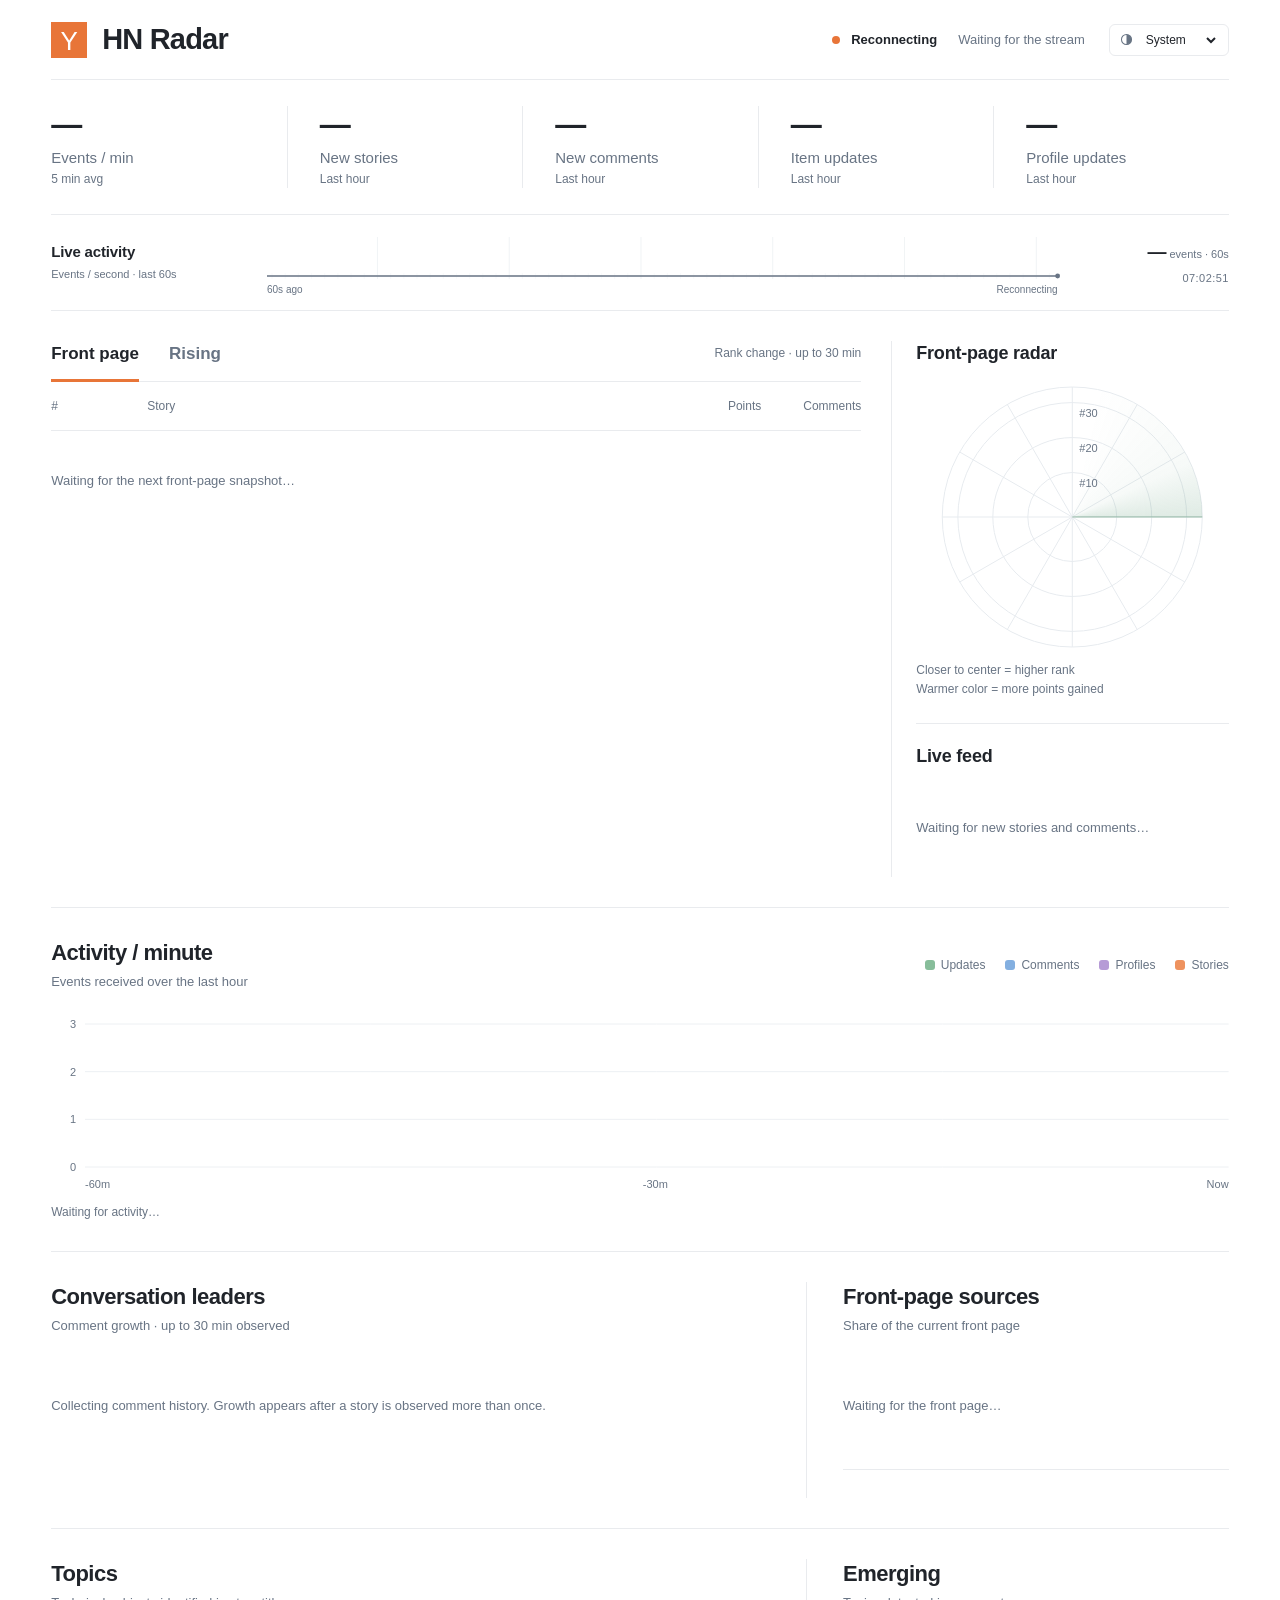
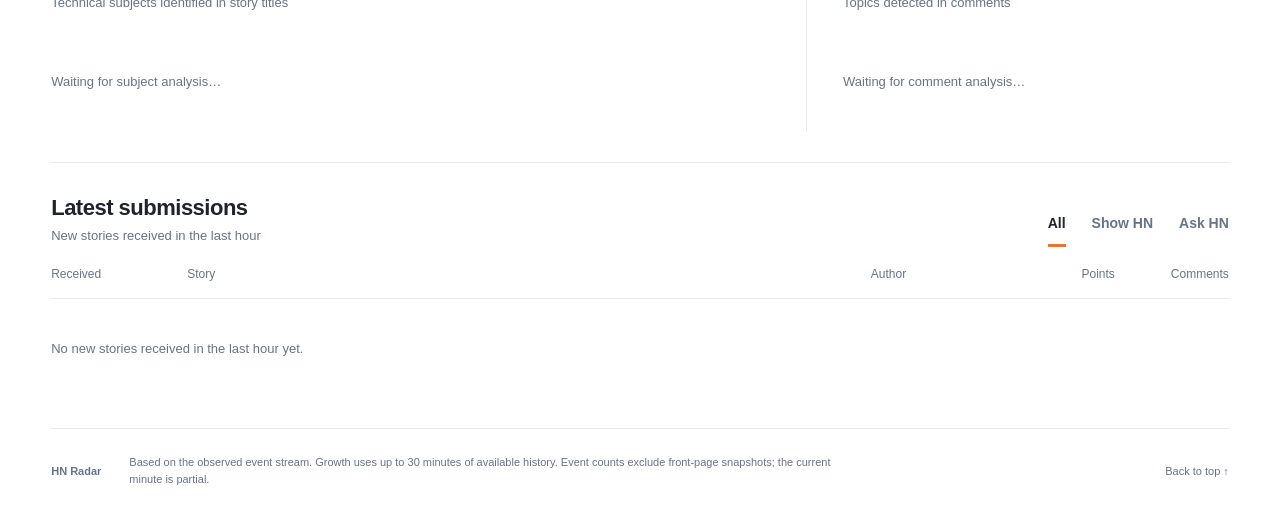
==== commit beeae1a1: "Add second-by-second live activity feedback" ====
--- a/index.html
+++ b/index.html
@@ -44,6 +44,11 @@
     <div class="metric"><strong id="k-profile">—</strong><span>Profile updates</span><small>Last hour</small></div>
   </section>
   <main>
+    <section class="live-pulse" aria-labelledby="pulse-heading">
+      <div class="pulse-heading"><h2 id="pulse-heading">Live activity</h2><p>Events / second · last 60s</p></div>
+      <div class="pulse-plot"><canvas id="pulse" aria-label="Observed events per second over the last 60 seconds"></canvas></div>
+      <div class="pulse-summary"><div><strong id="pulse-count">—</strong><span> events · 60s</span></div><time id="pulse-clock" aria-label="Current local time"></time></div>
+    </section>
     <section class="overview section" id="overview" aria-label="News overview">
       <div class="news">
         <div class="news-toolbar">
--- a/dashboard.css
+++ b/dashboard.css
@@ -48,6 +48,12 @@
 #last-event { color: var(--muted); margin-left: 10px; }
 .status-dot { height: 8px; width: 8px; border-radius: 50%; background: #b9bdc5; }
 .connection.live .status-dot { background: var(--green); }
+.connection.live .status-dot { animation: connection-breathe 2s ease-in-out infinite; }
+@keyframes connection-breathe {
+  0%, 100% { opacity: .65; box-shadow: 0 0 0 0 rgba(var(--radar-beam), 0); }
+  50% { opacity: 1; box-shadow: 0 0 0 4px rgba(var(--radar-beam), .12); }
+}
+:root.page-hidden .status-dot { animation-play-state: paused; }
 .connection.offline .status-dot, .connection.stale .status-dot { background: var(--accent); }
 .summary { display: grid; grid-template-columns: repeat(5, 1fr); padding: 26px 0; border-bottom: 1px solid var(--line); }
 .metric { display: flex; flex-direction: column; padding-left: 32px; border-left: 1px solid var(--line); }
@@ -55,6 +61,14 @@
 .metric strong { font-size: 31px; line-height: 1.2; font-weight: 620; letter-spacing: -.7px; font-variant-numeric: tabular-nums; }
 .metric > span { margin-top: 4px; color: var(--muted); font-size: 15px; }
 .metric small { color: var(--muted); font-size: 12px; }
+.live-pulse { display: grid; grid-template-columns: 185px minmax(0, 1fr) 135px; align-items: center; gap: 28px; padding: 15px 0; border-bottom: 1px solid var(--line); }
+.pulse-heading h2 { font-size: 15px; letter-spacing: -.15px; }
+.pulse-heading p { margin: 4px 0 0; font-size: 11px; color: var(--muted); }
+.pulse-plot { min-width: 0; height: 65px; }
+.pulse-summary { text-align: right; white-space: nowrap; }
+.pulse-summary strong { font-size: 19px; font-weight: 550; font-variant-numeric: tabular-nums; }
+.pulse-summary > div > span, .pulse-summary time { font-size: 11px; color: var(--muted); }
+.pulse-summary time { display: block; margin-top: 3px; font-variant-numeric: tabular-nums; letter-spacing: .04em; }
 .section { padding: 30px 0; border-bottom: 1px solid var(--line); }
 .overview { display: grid; grid-template-columns: minmax(0, 2.4fr) minmax(290px, 1fr); gap: 30px; align-items: start; }
 .news { min-width: 0; }
@@ -102,7 +116,7 @@
 .feed-list { max-height: 277px; overflow-y: auto; margin-top: 9px; scrollbar-width: thin; scrollbar-color: var(--scrollbar) transparent; }
 .feed-item { padding: 10px 0; }
 .feed-meta { display: flex; gap: 15px; font-size: 11px; color: var(--muted); margin-bottom: 3px; }
-.feed-meta time { font-variant-numeric: tabular-nums; }
+.feed-meta time { min-width: 8ch; font-variant-numeric: tabular-nums; }
 .feed-link { display: -webkit-box; -webkit-line-clamp: 2; -webkit-box-orient: vertical; overflow: hidden; font-size: 12px; line-height: 1.6; color: var(--muted); overflow-wrap: anywhere; }
 .feed-link strong { font-weight: 600; color: var(--text); margin-right: 6px; }
 .section-heading { display: flex; align-items: center; justify-content: space-between; gap: 24px; margin-bottom: 20px; }
@@ -176,6 +190,8 @@
   .metric strong { font-size: 25px; }
   .metric > span { font-size: 12px; }
   .metric small { font-size: 11px; }
+  .live-pulse { grid-template-columns: 145px minmax(0, 1fr) 100px; gap: 16px; }
+  .pulse-summary strong { font-size: 17px; }
   .overview { grid-template-columns: 1fr; }
   .side-rail { padding-left: 0; border-left: 0; border-top: 1px solid var(--line); padding-top: 26px; display: grid; grid-template-columns: 1fr 1fr; gap: 30px; }
   .feed-section { margin: 0; padding: 0; border: 0; }
@@ -209,6 +225,9 @@
   .metric strong { font-size: 26px; }
   .metric > span { font-size: 13px; }
   .metric small { font-size: 11px; }
+  .live-pulse { grid-template-columns: 1fr auto; gap: 7px 16px; padding: 17px 0 12px; }
+  .pulse-plot { grid-column: 1 / -1; grid-row: 2; height: 57px; }
+  .pulse-summary { grid-column: 2; grid-row: 1; }
   .section { padding: 26px 0; }
   .story-columns, .story-row { grid-template-columns: 37px minmax(0, 1fr) 45px; gap: 10px; }
   .story-columns > :last-child, .story-row > .comment-count { display: none; }
@@ -249,4 +268,5 @@
 @media (prefers-reduced-motion: reduce) {
   html { scroll-behavior: auto; }
   .source-fill { transition: none; }
-}
+  .connection.live .status-dot { animation: none; }
+}
